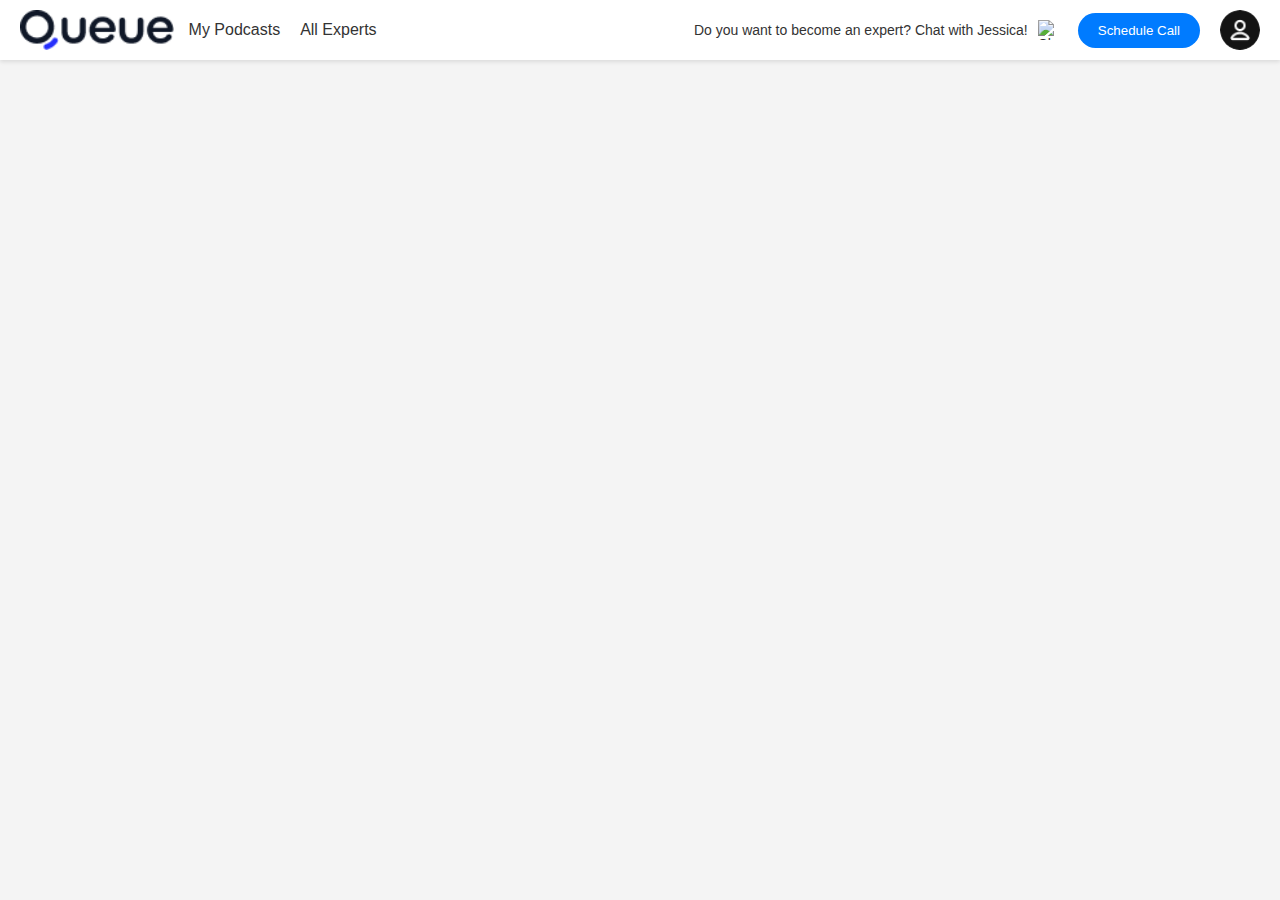
==== index.html @ fac694b3 "Initial commit" ====
<!DOCTYPE html>
<html lang="en">
<head>
    <meta charset="UTF-8">
    <meta name="viewport" content="width=device-width, initial-scale=1.0">
    <title>Navbar with Logo and Buttons</title>
    <link rel="stylesheet" href="styles.css">
</head>
<body>
    <nav class="navbar">
        <div class="nav-left">
            <img src="img/logo.png" alt="Logo" class="logo">
            <span class="nav-item">My Podcasts</span>
            <span class="nav-item">All Experts</span>
        </div>
        <div class="nav-right">
            <div class="chat-section">
                <span>Do you want to become an expert? Chat with Jessica!</span>
                <img src="chat-logo.png" alt="Chat Logo" class="chat-logo">
            </div>
            <button class="schedule-btn">Schedule Call</button>
            <img src="img/profile.png" alt="Profile" class="profile-icon">
        </div>
    </nav>
</body>
</html>
---- styles.css ----
* {
    margin: 0;
    padding: 0;
    box-sizing: border-box;
}

body {
    font-family: Arial, sans-serif;
    background-color: #f4f4f4;
}

.navbar {
    display: flex;
    justify-content: space-between;
    align-items: center;
    background-color: #ffffff;
    padding: 10px 20px;
    box-shadow: 0 2px 4px rgba(0, 0, 0, 0.1);
}

.nav-left {
    display: flex;
    align-items: center;
}

.logo {
    height: 40px;
    margin-right: 15px;
}

.nav-item {
    margin-right: 20px;
    font-size: 16px;
    color: #333;
    cursor: pointer;
}

.nav-item:hover {
    color: #007bff;
}

.nav-right {
    display: flex;
    align-items: center;
}

.schedule-btn {
    background-color: #007bff;
    color: white;
    padding: 10px 20px;
    border: none;
    border-radius: 30px;
    cursor: pointer;
    margin-right: 20px;
}

.schedule-btn:hover {
    background-color: #0056b3;
}


.chat-section {
    display: flex;
    align-items: center;
    margin-right: 20px;
    font-size: 14px;
    color: #333;
}

.chat-logo {
    height: 20px;
    width: 20px;
    margin-left: 10px;
}

.profile-icon {
    height: 40px;
    width: 40px;
    border-radius: 50%;
    cursor: pointer;
}

/* Media Query for Mobile Devices */
@media (max-width: 768px) {
    .navbar {
        flex-direction: column;
        align-items: flex-start;
    }

    .nav-left, .nav-right {
        width: 100%;
        display: flex;
        justify-content: space-between;
        margin-bottom: 10px;
    }

    .nav-left {
        justify-content: flex-start;
    }

    .nav-item {
        font-size: 14px;
        margin-right: 10px;
    }

    .schedule-btn {
        width: 100%;
        margin-right: 0;
        margin-bottom: 10px;
    }

    .profile-icon {
        height: 35px;
        width: 35px;
    }
}
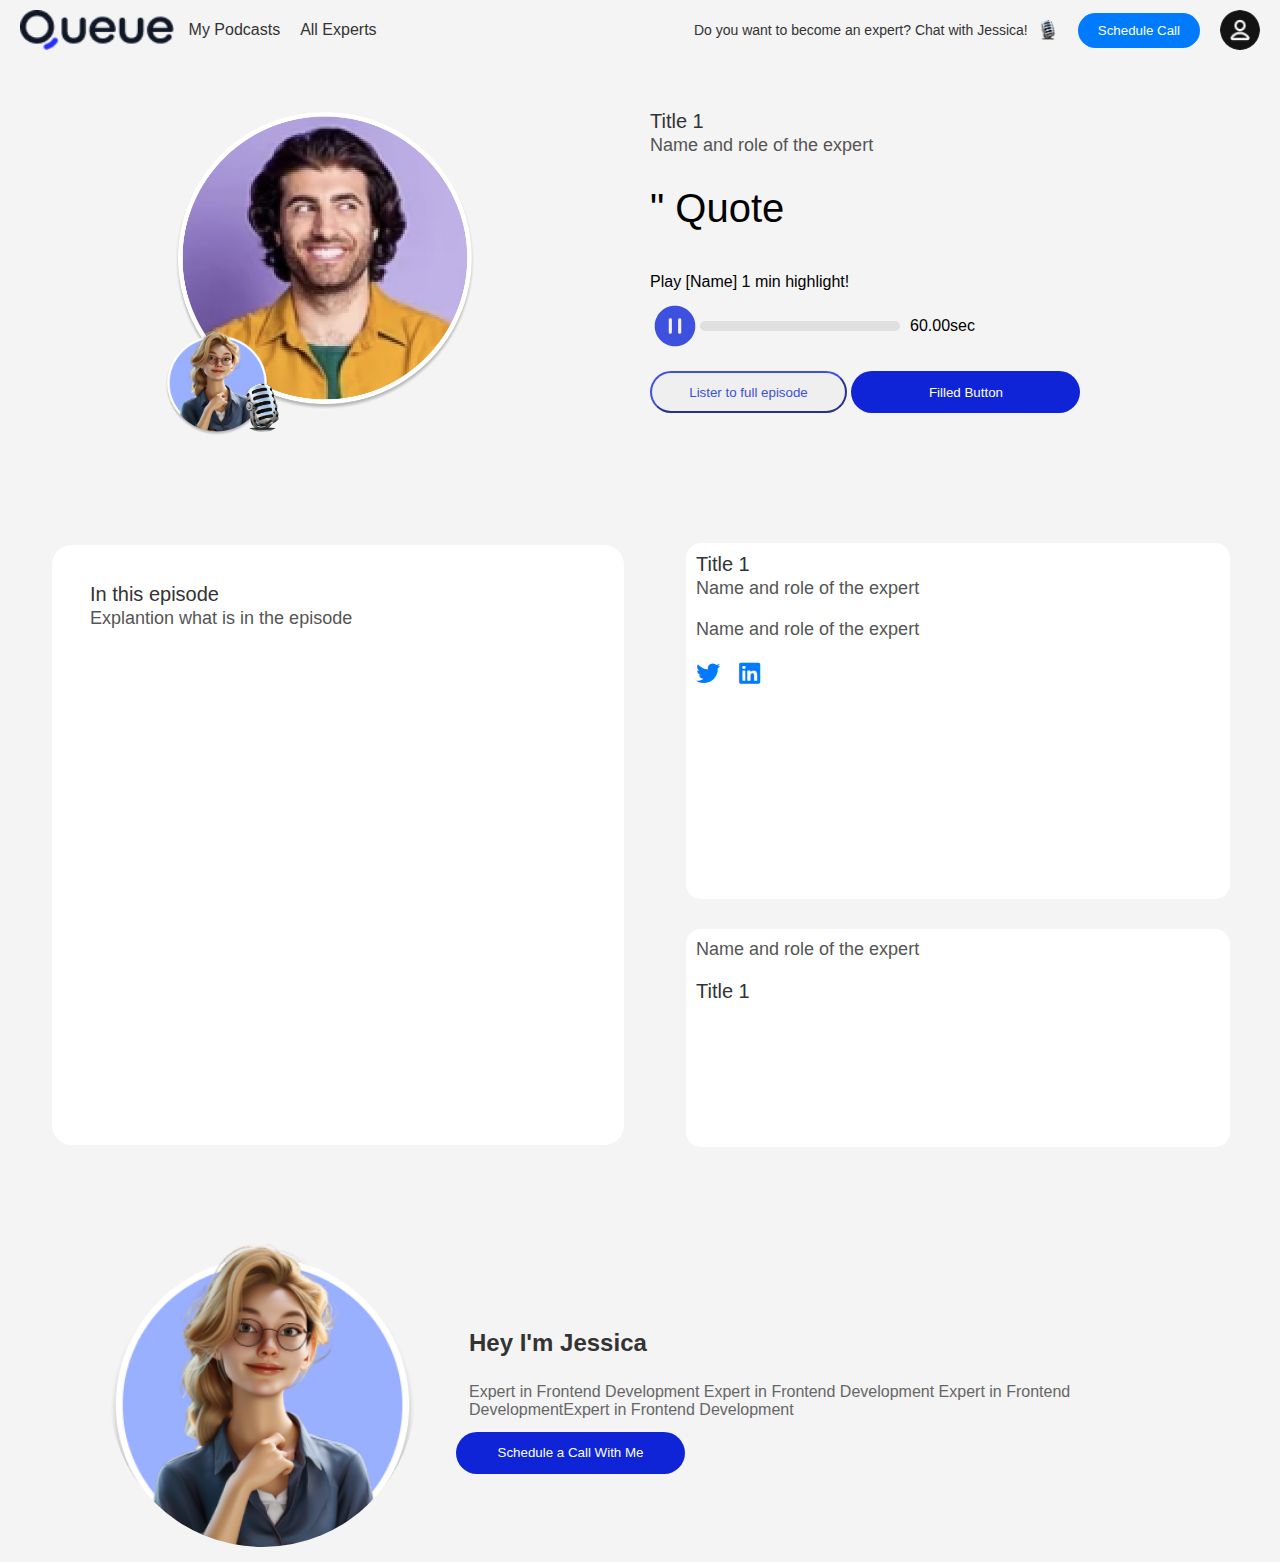
==== commit 9cbb7a5d: "body section" ====
--- a/index.html
+++ b/index.html
@@ -5,6 +5,8 @@
     <meta name="viewport" content="width=device-width, initial-scale=1.0">
     <title>Navbar with Logo and Buttons</title>
     <link rel="stylesheet" href="styles.css">
+    <script src="script.js"></script>
+    <link rel="stylesheet" href="https://cdnjs.cloudflare.com/ajax/libs/font-awesome/6.0.0-beta3/css/all.min.css">
 </head>
 <body>
     <nav class="navbar">
@@ -16,11 +18,86 @@
         <div class="nav-right">
             <div class="chat-section">
                 <span>Do you want to become an expert? Chat with Jessica!</span>
-                <img src="chat-logo.png" alt="Chat Logo" class="chat-logo">
+                <img src="img/radio.png" alt="Chat Logo" class="chat-logo">
             </div>
             <button class="schedule-btn">Schedule Call</button>
             <img src="img/profile.png" alt="Profile" class="profile-icon">
         </div>
     </nav>
+    <div class="container">
+        <div class="left-part">
+            <div class="image-wrapper">
+                <img src="img/userIng.png" alt="Big Image" class="big-image">
+                <img src="img/Badge.png" alt="Small Image" class="small-image">
+                <img src="img/radio.png" alt="Third Image" class="third-image">
+            </div>
+        </div>
+        <div class="right-part">
+            <h1 class="title">Title 1</h1>
+            <p class="expert-info">Name and role of the expert</p>
+            <p class="quote">" Quote</p>
+            <p class="highlight">Play [Name] 1 min highlight!</p>
+
+            <!-- Play/Pause Button and Progress Bar -->
+            <div class="audio-player">
+                <img src="img/PauseCircle.png" alt="play" class="playPauseBtn">
+                <div class="progress-bar">
+                    <div id="progress" class="progress"></div>
+                </div>
+                <span id="timeElapsed"></span>60.00sec
+            </div>
+
+            <div class="button-group">
+                <button class="outlined-btn">Lister to full episode</button>
+                <button class="filled-btn">Filled Button</button>
+            </div>
+        </div>
+    </div>
+    <div class="container">
+        <!-- Left Side with Floating Label Input -->
+        <div class="left-side">
+            <div class="floating-label">
+                <h1 class="title">In this episode</h1>
+                <p class="expert-info">Explantion what is in the episode</p>
+            </div>
+        </div>
+        
+        <!-- Right Side Input -->
+        <div class="right-side">
+            <div class = "About">
+               <h1 class="title">Title 1</h1>
+               <p class="expert-info">Name and role of the expert</p>
+               <p class="expert-info">Name and role of the expert</p>
+              <div class="social-icons">
+                <a href="https://twitter.com" target="_blank" class="icon"><i class="fab fa-twitter"></i></a>
+                <a href="https://linkedin.com" target="_blank" class="icon"><i class="fab fa-linkedin"></i></a>
+              </div>
+            </div>
+            <div class ="lister-episode">
+                <p class="expert-info">Name and role of the expert</p>
+                <h1 class="title">Title 1</h1>
+            </div>
+        </div>
+    </div>
+
+
+    <div class="profile-container">
+        <!-- Left Side: Profile Image in Circular Frame -->
+        <div class="profile-image-container">
+            <img src="img/Badge.png" alt="Profile Image" class="profile-image">
+        </div>
+    
+        <!-- Right Side: Text and Button -->
+        <div class="profile-details">
+            <h1 class="profile-title">Hey I'm Jessica</h1>
+            <p class="profile-description">Expert in Frontend Development Expert in Frontend Development Expert in Frontend DevelopmentExpert in Frontend Development</p>
+            <button class="filled-btn">Schedule a Call With Me</button>
+        </div>
+    </div>
+
+
+
+    
+    
 </body>
 </html>
--- a/styles.css
+++ b/styles.css
@@ -15,7 +15,7 @@
     align-items: center;
     background-color: #ffffff;
     padding: 10px 20px;
-    box-shadow: 0 2px 4px rgba(0, 0, 0, 0.1);
+    background: transparent;
 }
 
 .nav-left {
@@ -80,6 +80,266 @@
     cursor: pointer;
 }
 
+/* Main Container Styles */
+.container {
+    display: flex;
+    justify-content: space-between;
+    align-items: center;
+    padding: 50px 20px;
+}
+
+/* Left Part with Overlapping Images */
+.left-part {
+    flex: 1;
+    position: relative;
+}
+
+.image-wrapper {
+    position: relative;
+    width: 300px;
+    height: 300px;
+    margin: 0 auto;
+}
+
+.big-image {
+    width: 100%;
+    height: auto;
+    border-radius: 50%;
+}
+
+.small-image {
+    width: 104px;
+    height: 114px;
+    border-radius: 50%;
+    position: absolute;
+    top: 210px;  /* Adjust as needed */
+    right: 206px; /* Adjust as needed */
+}
+
+.third-image {
+    width: 49px;
+    height: 49px;
+    border-radius: 50%;
+    position: absolute;
+    top: 271px;
+    left: 63px;
+}
+
+/* Right Part with Text Content */
+.right-part {
+    flex: 1;
+    display: flex;
+    flex-direction: column;
+    justify-content: center;
+    align-items: flex-start;
+    padding-left: 20px;
+}
+
+.title {
+    font-size: 20px;
+    color: #333;
+    margin-bottom: 2px;
+    font-weight: 200; /* Added margin to separate Title from the next line */
+}
+
+.expert-info {
+    font-size: 18px;
+    color: #555;
+    margin-bottom: 20px; /* Added margin to separate from the next element */
+}
+
+.quote {
+    padding-bottom: 22px;
+    padding-top: 10px;
+    font-weight: 500;
+    font-size: 40px;
+    margin-bottom: 20px; /* Added margin to separate from the next element */
+}
+
+.highlight {
+    font-size: 16px;
+    cursor: pointer;
+}
+
+
+/* Play/Pause Button and Progress Bar */
+.audio-player {
+    display: flex;
+    align-items: center;
+    margin-top: 10px;
+}
+
+.play-pause-btn {
+    background-color: #007bff;
+    color: white;
+    padding: 10px 15px;
+    border: none;
+    border-radius: 5px;
+    cursor: pointer;
+    margin-right: 15px;
+}
+
+.progress-bar {
+    width: 200px;
+    height: 10px;
+    background-color: #e0e0e0;
+    border-radius: 5px;
+    position: relative;
+    margin-right: 10px;
+}
+
+.progress {
+    width: 0%;
+    height: 100%;
+    background-color: #007bff;
+    border-radius: 5px;
+    transition: width 0.1s linear;
+}
+
+#timeElapsed {
+    padding-top: 10px;
+    font-size: 14px;
+    color: #555;
+}
+
+
+.button-group{
+    padding-top: 20px;
+}
+
+.outlined-btn {
+    height: 42px;
+    width: 197px;
+    border-color: #3E50DE;
+    color: #3E50DE;
+    padding: 10px 20px;
+    border-radius: 25px;
+}
+
+.filled-btn {
+    width: 229px;
+    height: 42px;
+    background-color: #0E24D6;
+    color: white;
+    padding: 10px 20px;
+    border: none;
+    border-radius: 40px;
+    cursor: pointer;
+}
+
+.left-side{
+    margin: 32px;
+    padding: 38px;
+    height: 600px;
+    width: 759px;
+    background-color: white;
+    border-radius: 20px;
+}
+
+
+
+.About{
+    margin-bottom: 30px;
+    height: 356px;
+    width: 544px;
+    background-color: #ffff;
+    padding: 10px;
+    border-radius: 15px;
+}
+
+.lister-episode{
+    height: 218px;
+    width: 544px;
+    background-color: #ffff;
+    padding: 10px;
+    border-radius: 15px;
+}
+
+
+
+.social-icons {
+    margin-top: 10px;
+}
+
+.social-icons .icon {
+    margin-right: 15px;
+    color: #007bff;
+    font-size: 24px;
+    transition: color 0.3s ease;
+    text-decoration: none;
+}
+
+.social-icons .icon:hover {
+    color: #0056b3;
+}
+
+.right-side{
+    flex: 1;
+    display: flex;
+    flex-direction: column;
+    justify-content: center;
+    padding: 30px;
+}
+
+.profile-container {
+    display: flex;
+    justify-content: left;
+    align-items: center;
+    padding:  11px 109px;
+}
+
+/* Profile Image Container */
+.profile-image-container {
+    flex-shrink: 0;
+}
+
+.profile-image {
+    margin-right: 40px;
+    width: 307px;
+    height: 309px;
+    border-radius: 50%;
+    object-fit: cover;
+}
+
+/* Profile Details */
+.profile-details {
+    display: flex;
+    flex-direction: column;
+    justify-content: center;
+}
+
+.profile-title {
+    margin: 13px;
+    font-size: 24px;
+    color: #333;
+}
+
+.profile-description {
+    margin: 13px;
+    font-size: 16px;
+    color: #666;
+}
+
+.profile-btn {
+    margin: 13px;
+    padding: 10px 20px;
+    background-color: #007bff;
+    color: white;
+    border: none;
+    border-radius: 5px;
+    cursor: pointer;
+    transition: background-color 0.3s ease;
+}
+
+.profile-btn:hover {
+    background-color: #0056b3;
+}
+
+
+
+
+
+
 /* Media Query for Mobile Devices */
 @media (max-width: 768px) {
     .navbar {
@@ -113,4 +373,128 @@
         height: 35px;
         width: 35px;
     }
-}
+
+    .container {
+        flex-direction: column;
+        align-items: center;
+    }
+
+    .image-wrapper {
+        width: 200px;
+        height: 200px;
+    }
+
+    .small-image {
+        width: 68px;
+        height: 70px;
+        top: 137px;
+        right: 121px;
+    }
+
+    .text-input {
+        width: 100%;
+        margin-top: 20px;
+    }
+
+    .third-image {
+        width: 39px;
+        height: 34px;
+        top: 175px;
+        left: 52px;
+    }
+
+    .right-part {
+        padding-left: 0;
+        align-items: center;
+        text-align: center;
+    }
+
+    .title {
+        font-size: 18px;
+        padding-top: 20px;
+    }
+
+    .expert-info {
+        font-size: 14px;
+    }
+
+    .highlight {
+        font-size: 12px;
+    }
+
+    .audio-player {
+        flex-direction: column;
+        align-items: center;
+    }
+
+    .play-pause-btn {
+        padding: 8px 12px;
+        margin-bottom: 10px;
+    }
+
+    .progress-bar {
+        width: 100px;
+    }
+
+    #timeElapsed {
+        font-size: 10px;
+    }
+
+    .filled-btn {
+        padding: 8px 12px;
+        font-size: 12px;
+        width: 100%;
+        text-align: center;
+    }
+
+    .social-icons {
+        margin-top: 15px;
+    }
+
+    .profile-container {
+        flex-direction: column;
+        align-items: flex-start;
+    }
+
+    .profile-image {
+        width: 80px;
+        height: 80px;
+    }
+
+    .profile-title {
+        font-size: 20px;
+    }
+
+    .profile-description {
+        font-size: 14px;
+    }
+
+    .profile-btn {
+        padding: 8px 16px;
+    }
+
+
+    .carousel-container {
+        max-width: 100%;
+        margin: 30px auto;
+    }
+
+    .profile-image {
+        width: 100px;
+        height: 100px;
+    }
+
+    .carousel-name {
+        font-size: 20px;
+    }
+
+    .carousel-title {
+        font-size: 16px;
+    }
+
+    .carousel-description {
+        font-size: 14px;
+    }
+
+
+}
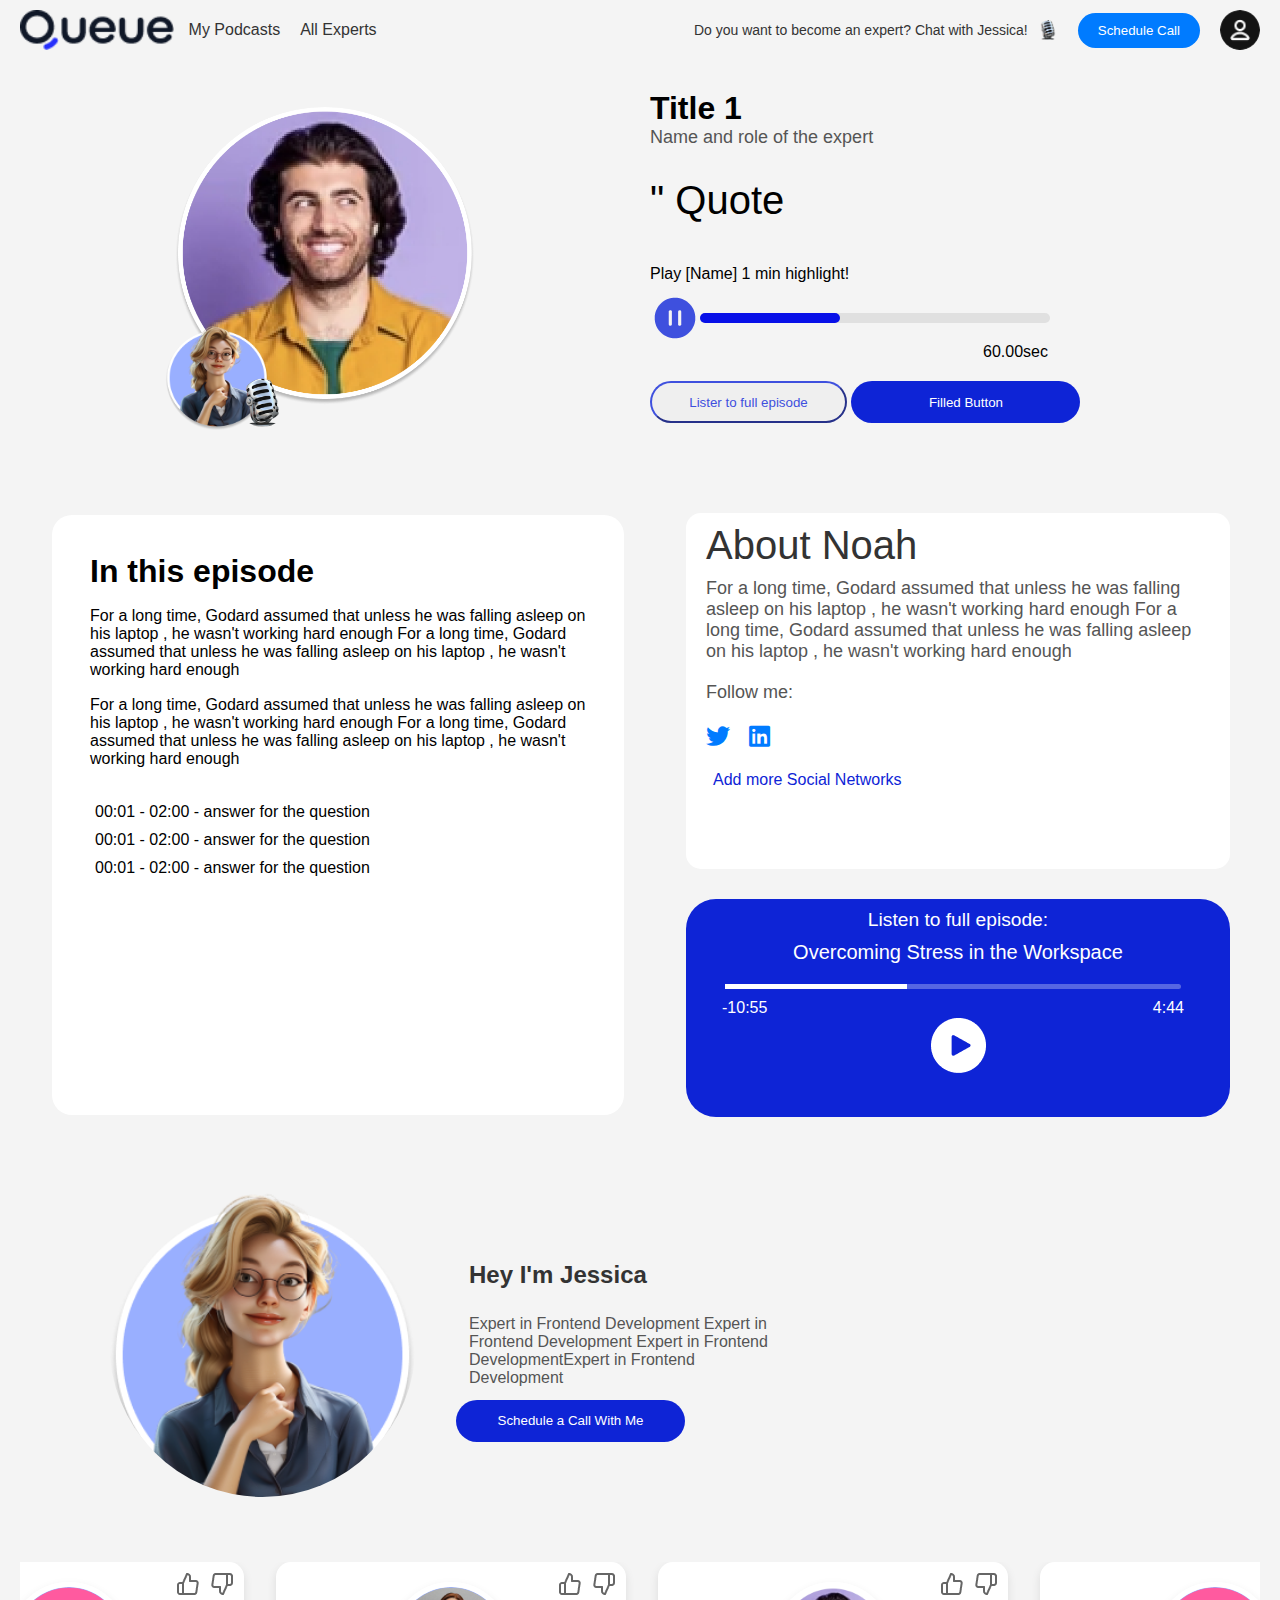
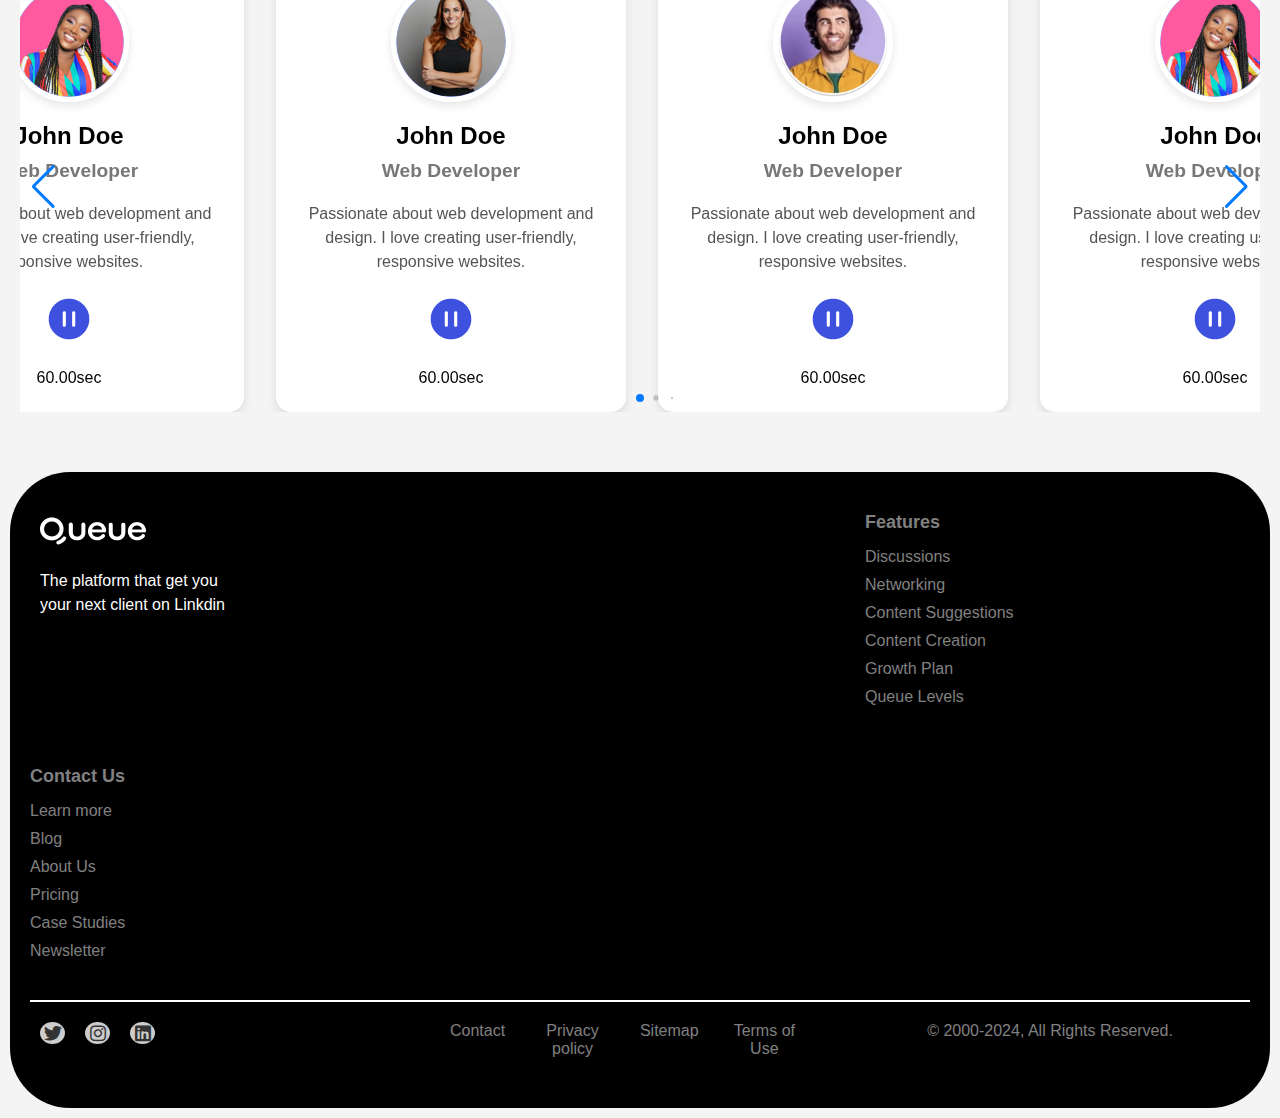
==== commit 3bc07cd3: "progress" ====
--- a/index.html
+++ b/index.html
@@ -5,8 +5,9 @@
     <meta name="viewport" content="width=device-width, initial-scale=1.0">
     <title>Navbar with Logo and Buttons</title>
     <link rel="stylesheet" href="styles.css">
-    <script src="script.js"></script>
-    <link rel="stylesheet" href="https://cdnjs.cloudflare.com/ajax/libs/font-awesome/6.0.0-beta3/css/all.min.css">
+    <link rel="stylesheet" href="swiper-bundle.min.css">
+    <link href="https://cdnjs.cloudflare.com/ajax/libs/font-awesome/5.15.4/css/all.min.css" rel="stylesheet">
+
 </head>
 <body>
     <nav class="navbar">
@@ -39,12 +40,15 @@
             <p class="highlight">Play [Name] 1 min highlight!</p>
 
             <!-- Play/Pause Button and Progress Bar -->
-            <div class="audio-player">
+            <div class="audio-playertop">
                 <img src="img/PauseCircle.png" alt="play" class="playPauseBtn">
-                <div class="progress-bar">
-                    <div id="progress" class="progress"></div>
+                <div class="progress-barMiddle">
+                    <div id="progress" class="progressTop"></div>
                 </div>
-                <span id="timeElapsed"></span>60.00sec
+                <!-- <span id="timeElapsed"></span>60.00sec -->
+            </div>
+            <div class="time-Duration">
+                <p class="Sec">60.00sec</p>
             </div>
 
             <div class="button-group">
@@ -58,24 +62,46 @@
         <div class="left-side">
             <div class="floating-label">
                 <h1 class="title">In this episode</h1>
-                <p class="expert-info">Explantion what is in the episode</p>
+                <p class="expert-infoEpisode">For a long time, Godard assumed that unless he was falling asleep on his laptop , he wasn't working hard enough For a long time, Godard assumed that unless he was falling asleep on his laptop , he wasn't working hard enough</p>
+                <p class="expert-infoEpisode">For a long time, Godard assumed that unless he was falling asleep on his laptop , he wasn't working hard enough For a long time, Godard assumed that unless he was falling asleep on his laptop , he wasn't working hard enough</p>
+            </div>
+            <div class="expert-infoTime" >
+                <p class="infoTime"> <span>00:01 - 02:00</span> <span> - </span> answer for the question  </p> 
+                <p class="infoTime"> <span>00:01 - 02:00</span> <span> - </span> answer for the question  </p> 
+                <p class="infoTime"> <span>00:01 - 02:00</span> <span> - </span> answer for the question  </p> 
             </div>
         </div>
         
         <!-- Right Side Input -->
         <div class="right-side">
             <div class = "About">
-               <h1 class="title">Title 1</h1>
-               <p class="expert-info">Name and role of the expert</p>
-               <p class="expert-info">Name and role of the expert</p>
+               <h1 class="AboutTitle">About Noah</h1>
+               <p class="AboutExpert-info"> For a long time, Godard assumed that unless he was falling asleep on his laptop , he wasn't working hard enough For a long time, Godard assumed that unless he was falling asleep on his laptop , he wasn't working hard enough</p>
+               <p class="AboutExpert-info">Follow me:</p>
               <div class="social-icons">
                 <a href="https://twitter.com" target="_blank" class="icon"><i class="fab fa-twitter"></i></a>
                 <a href="https://linkedin.com" target="_blank" class="icon"><i class="fab fa-linkedin"></i></a>
               </div>
+              <p class="AboutSocial">Add more Social Networks </p>
+            
             </div>
             <div class ="lister-episode">
-                <p class="expert-info">Name and role of the expert</p>
-                <h1 class="title">Title 1</h1>
+                <span class="listen-text">Listen to full episode:</span>
+                 <span class="episode-title">Overcoming Stress in the Workspace</span>
+    
+    <div class="audio-player">
+        <div class="progress-bar">
+            <div id="progress" class="progress"></div>
+        </div>
+        <div class="time-info">
+            <span class="time-left">-10:55</span>
+            <span class="time-right">4:44</span>
+        </div>
+        <div class="playBtnID">
+            <img src="img/PlayButton.png" alt="play" class="playBtn">
+        </div>
+        
+    </div>
             </div>
         </div>
     </div>
@@ -95,9 +121,174 @@
         </div>
     </div>
 
-
-
-    
+    <section class="containerSwipper">
+        <div class="card__container swiper">
+           <div class="card__content">
+              <div class="swiper-wrapper">
+                  <div class="cart-item swiper-slide">
+                  <div class="cart-icons">
+                    <img src="img/thumbs-up.png" alt="thumUp" class="thumbs-up">
+                    <img src="img/thumbs-down.png" alt="thumUp" class="thumbs-up">
+                  </div>
+              
+                  <div class="cart-image">
+                      <img src="img/AvatarImage.png" alt="Profile Image" class="profile-img">
+                  </div>
+              
+                  <h3 class="cart-name">John Doe</h3>
+                  <h3 class="cart-profession">Web Developer</h3>
+              
+                  <p class="cart-description">
+                      Passionate about web development and design. I love creating user-friendly, responsive websites.
+                  </p>
+                  <div class="audio-player">
+                     <img src="img/PauseCircle.png" alt="play" class="playPauseBtn">
+                     <div class="progress-bar">
+                         <div id="progress" class="progress"></div>
+                     </div>
+                     <span id="timeElapsed"></span>60.00sec
+                 </div>
+                  </div>
+                  <div class="cart-item swiper-slide">
+                  <div class="cart-icons">
+                   <img src="img/thumbs-up.png" alt="thumUp" class="thumbs-up">
+                   <img src="img/thumbs-down.png" alt="thumUp" class="thumbs-up">
+                  </div>
+           
+                  <div class="cart-image">
+                   <img src="img/Professional.png" alt="Profile Image" class="profile-img">
+                  </div>
+           
+                  <h3 class="cart-name">John Doe</h3>
+                     <h3 class="cart-profession">Web Developer</h3>
+           
+                  <p class="cart-description">
+                   Passionate about web development and design. I love creating user-friendly, responsive websites.
+                   </p>
+                  <div class="audio-player">
+                  <img src="img/PauseCircle.png" alt="play" class="playPauseBtn">
+                  <div class="progress-bar">
+                      <div id="progress" class="progress"></div>
+                  </div>
+                  <span id="timeElapsed"></span>60.00sec
+                  </div>
+                  </div>
+                  <div class="cart-item swiper-slide">
+                     <div class="cart-icons">
+                        <img src="img/thumbs-up.png" alt="thumUp" class="thumbs-up">
+                        <img src="img/thumbs-down.png" alt="thumUp" class="thumbs-up">
+                     </div>
+              
+                     <div class="cart-image">
+                      <img src="img/userIng.png" alt="Profile Image" class="profile-img">
+                     </div>
+              
+                     <h3 class="cart-name">John Doe</h3>
+                        <h3 class="cart-profession">Web Developer</h3>
+              
+                     <p class="cart-description">
+                      Passionate about web development and design. I love creating user-friendly, responsive websites.
+                      </p>
+                     <div class="audio-player">
+                     <img src="img/PauseCircle.png" alt="play" class="playPauseBtn">
+                     <div class="progress-bar">
+                         <div id="progress" class="progress"></div>
+                     </div>
+                     <span id="timeElapsed"></span>60.00sec
+                     </div>
+                     </div>
+              </div>
+           </div>
+
+           <!-- Navigation buttons -->
+           <div class="swiper-button-next">
+              <i class="ri-arrow-right-s-line"></i>
+           </div>
+           
+           <div class="swiper-button-prev">
+              <i class="ri-arrow-left-s-line"></i>
+           </div>
+
+           <!-- Pagination -->
+           <div class="swiper-pagination"></div>
+        </div>
+     </section>
+
+     <!-- Footer -->
+<footer>
+    <div class="footer-container">
+        <!-- Column 1: About -->
+        <div class="footer-column">
+            <img src="img/fotterLogo.png" alt="Logo" class="logo-img">
+            <p class="pragLogo">The platform that get you <br> your next client on Linkdin </p>
+        </div>
+
+        <!-- Column 2: Quick Links -->
+        <div class="footer-column">
+            <h3>Features</h3>
+            <ul>
+                <li><a href="#">Discussions</a></li>
+                <li><a href="#">Networking</a></li>
+                <li><a href="#">Content Suggestions</a></li>
+                <li><a href="#">Content Creation</a></li>
+                <li><a href="#">Growth Plan</a></li>
+                <li><a href="#">Queue Levels</a></li>
+            </ul>
+        </div>
+
+        <!-- Column 3: Contact Info -->
+        <div class="footer-column">
+            <h3>Contact Us</h3>
+            <ul>
+                <li><a href="#">Learn more</a></li>
+                <li><a href="#">Blog</a></li>
+                <li><a href="#">About Us</a></li>
+                <li><a href="#">Pricing</a></li>
+                <li><a href="#">Case Studies</a></li>
+                <li><a href="#">Newsletter</a></li>
+            </ul>
+
+            <!-- Social Media Icons -->
+            
+        </div>
+    </div>
+
+    <!-- Underline Above Footer Bottom -->
+    <div class="footer-underline"></div>
+
+    <!-- Footer Bottom Section -->
+    <div class="footer-bottom">
+        <div class="footer-bottom-container">
+            <!-- Social Media Column -->
+            <div class="footer-bottom-column">
+                <ul>
+                <li><a href="https://twitter.com" target="_blank"><i class="fab fa-twitter"></i> </a></li>
+                <li><a href="https://instagram.com" target="_blank"><i class="fab fa-instagram"></i> </a></li>
+                <li><a href="https://linkedin.com" target="_blank"><i class="fab fa-linkedin"></i> </a></li>
+                </ul>
+            </div>
+
+            <!-- Links Column -->
+            <div class="footer-bottom-column">
+                <ul>
+                    <li><a href="#">Contact</a></li>
+                    <li><a href="#">Privacy policy</a></li>
+                    <li><a href="#">Sitemap</a></li>
+                    <li><a href="#">Terms of Use</a></li>
+                </ul>
+            </div>
+
+            <!-- Copyright Column -->
+            <div class="footer-bottom-column">
+                &copy; 2000-2024, All Rights Reserved.
+            </div>
+        </div>
+    </div>
+</footer>
+
+
+     <script src="swiper-bundle.min.js"></script>
+    <script src="script.js"></script>
     
 </body>
 </html>
--- a/styles.css
+++ b/styles.css
@@ -85,6 +85,14 @@
     display: flex;
     justify-content: space-between;
     align-items: center;
+    padding: 30px 20px;
+    
+}
+
+.containerSwipper {
+    display: flex;
+    justify-content: space-between;
+    align-items: center;
     padding: 50px 20px;
 }
 
@@ -135,14 +143,23 @@
     padding-left: 20px;
 }
 
-.title {
-    font-size: 20px;
+.AboutTitle {
+    margin-left: 10px;
+    font-size: 40px;
     color: #333;
-    margin-bottom: 2px;
+    margin-bottom: 10px;
     font-weight: 200; /* Added margin to separate Title from the next line */
 }
 
 .expert-info {
+    font-size: 18px;
+    color: #555;
+    margin-bottom: 20px; /* Added margin to separate from the next element */
+}
+
+.AboutExpert-info{
+    margin-left: 10px;
+    margin-right: 10px;
     font-size: 18px;
     color: #555;
     margin-bottom: 20px; /* Added margin to separate from the next element */
@@ -163,7 +180,7 @@
 
 
 /* Play/Pause Button and Progress Bar */
-.audio-player {
+.audio-playertop {
     display: flex;
     align-items: center;
     margin-top: 10px;
@@ -187,8 +204,21 @@
     position: relative;
     margin-right: 10px;
 }
-
-.progress {
+.progress-barMiddle {
+    width: 350px;
+    height: 10px;
+    background-color: #e0e0e0;
+    border-radius: 5px;
+    position: relative;
+    margin-right: 10px;
+}
+
+.time-Duration{
+    width:398px;
+}
+
+
+.progressMiddle {
     width: 0%;
     height: 100%;
     background-color: #007bff;
@@ -248,16 +278,83 @@
 }
 
 .lister-episode{
+    color: white;
+    text-align: center;
     height: 218px;
     width: 544px;
-    background-color: #ffff;
+    background-color: #0E24D6;
     padding: 10px;
-    border-radius: 15px;
-}
-
-
+    border-radius: 30px;
+}
+
+.listen-text {
+    font-size: 1.2rem;
+    margin-bottom: 10px;
+}
+
+.episode-title {
+    margin-top: 10px;
+    display: block;
+    font-size: 20px;
+    margin-bottom: 20px;
+}
+
+.audio-player {
+    margin-top: 20px;
+    display: flex;
+    flex-direction: column;
+    align-items: center;
+}
+
+.Sec{
+    text-align: right;
+}
+
+.progress-bar {
+    width: 87%;
+    height: 5px;
+    background-color: rgba(255, 255, 255, 0.3);
+    margin-bottom: 10px;
+    position: relative;
+}
+
+.progress {
+    width: 40%; /* Example progress */
+    height: 100%;
+    background-color: white;
+}
+
+.progressTop {
+    border-radius: 5px;
+    width: 40%; /* Example progress */
+    height: 100%;
+    background-color: rgb(8, 16, 232);
+}
+
+.time-info {
+    display: flex;
+    justify-content: space-between;
+    width: 100%;
+    font-size: 1rem;
+}
+
+.time-left {
+    margin-left: 26px;
+    font-size: 1rem;
+}
+
+.time-right {
+    margin-right: 36px;
+    font-size: 1rem;
+}
+
+.playBtn .img{
+    width:55px;
+    height: 55px;
+}
 
 .social-icons {
+    margin-left: 10px;
     margin-top: 10px;
 }
 
@@ -273,6 +370,12 @@
     color: #0056b3;
 }
 
+.AboutSocial{
+    margin-top: 20px;
+    color: #0E24D6;
+    margin-left: 17px;
+}
+
 .right-side{
     flex: 1;
     display: flex;
@@ -286,6 +389,17 @@
     justify-content: left;
     align-items: center;
     padding:  11px 109px;
+}
+
+.expert-infoEpisode{
+    margin-top : 17px;
+}
+
+.expert-infoTime{
+    margin-top : 30px;
+}
+.expert-infoTime .infoTime{
+    padding: 5px;
 }
 
 /* Profile Image Container */
@@ -303,6 +417,7 @@
 
 /* Profile Details */
 .profile-details {
+    width: 350px;
     display: flex;
     flex-direction: column;
     justify-content: center;
@@ -331,170 +446,711 @@
     transition: background-color 0.3s ease;
 }
 
-.profile-btn:hover {
-    background-color: #0056b3;
-}
-
-
-
-
-
-
-/* Media Query for Mobile Devices */
-@media (max-width: 768px) {
+
+.slider {
+    width: 100%;
+    overflow: hidden;
+    box-shadow: 0 4px 10px rgba(0, 0, 0, 0.1);
+    background-color: white;
+}
+
+.slider-content {
+    display: flex;
+    transition: transform 0.5s ease-in-out;
+}
+
+.profile-box {
+    min-width: 300px;
+    margin: 10px;
+    background-color: #fff;
+    border-radius: 15px;
+    box-shadow: 0 4px 10px rgba(0, 0, 0, 0.1);
+    padding: 20px;
+    display: flex;
+    flex-direction: column;
+    align-items: center;
+}
+
+.profile img {
+    width: 100px;
+    height: 100px;
+    border-radius: 50%;
+    margin-bottom: 15px;
+}
+
+.profile-name {
+    font-size: 1.5rem;
+    font-weight: bold;
+    margin-bottom: 10px;
+}
+
+.profile-description {
+    font-size: 1rem;
+    color: #555;
+}
+
+.cart-item {
+    width: 357px;
+    height: 468px;
+    background-color: white;
+    border-radius: 15px;
+    box-shadow: 0 4px 10px rgba(0, 0, 0, 0.1);
+    padding: 20px;
+    box-sizing: border-box;
+    position: relative;
+    text-align: center;
+}
+
+.cart-icons {
+    position: absolute;
+    top: 10px;
+    right: 10px;
+    display: flex;
+    gap: 10px;
+}
+
+.like-icon, .dislike-icon {
+    font-size: 1.5rem;
+    cursor: pointer;
+    color: #555;
+    transition: color 0.3s ease;
+}
+
+.like-icon:hover {
+    color: green;
+}
+
+.dislike-icon:hover {
+    color: red;
+}
+
+.cart-image {
+    display: flex;
+    justify-content: center;
+    align-items: center;
+    margin-bottom: 20px;
+}
+
+.profile-img {
+    width: 120px;
+    height: 120px;
+    border-radius: 50%;
+    border: 5px solid #fff; /* Circular frame with white border */
+    box-shadow: 0 4px 10px rgba(0, 0, 0, 0.1);
+    object-fit: cover;
+}
+
+.cart-name {
+    font-size: 1.5rem;
+    margin-bottom: 10px;
+    font-weight: bold;
+}
+
+.cart-profession {
+    font-size: 1.2rem;
+    margin-bottom: 20px;
+    color: #777;
+}
+
+.cart-description {
+    font-size: 1rem;
+    color: #555;
+    line-height: 1.5;
+}
+
+  
+  /* Swiper class */
+  .swiper-button-prev:after,
+  .swiper-button-next:after {
+    content: "";
+  }
+  
+  .swiper-button-prev,
+  .swiper-button-next {
+    width: initial;
+    height: initial;
+    font-size: 3rem;
+    color: var(--second-color);
+    display: none;
+  }
+  
+  .swiper-button-prev {
+    left: 0;
+  }
+  
+  .swiper-button-next {
+    right: 0;
+  }
+  
+  .swiper-pagination-bullet {
+    background-color: hsl(212, 32%, 40%);
+    opacity: 1;
+  }
+  
+  .swiper-pagination-bullet-active {
+    background-color: var(--second-color);
+  }
+
+
+footer {
+    border-radius: 60px;
+    margin: 10px;
+    background-color: #000000;
+    color: #fff;
+    padding: 40px 20px;
+}
+
+/* Footer Content */
+.footer-container {
+    display: flex;
+    justify-content: space-between;
+    flex-wrap: wrap;
+    gap: 50px; /* Increased gap between columns */
+}
+
+/* Decrease the gap between Column 2 and Column 3 */
+.footer-column:nth-child(2) {
+    margin-left: 400px;/* Adjust this value to decrease the gap */
+}
+
+.footer-column:nth-child(3) {
+    margin-right: 250px; /* Optional: You can set this to ensure no additional gap */
+}
+
+/* Footer Columns */
+.footer-column {
+    flex: 1;
+    min-width: 200px;
+}
+
+/* Footer Column Titles */
+.footer-column h3 {
+    color: gray;
+    font-size: 18px;
+    
+    margin-bottom: 15px;
+    font-weight: 600;
+}
+
+
+
+/* Footer Links */
+.footer-column ul {
+    list-style-type: none;
+    padding: 0;
+}
+
+.footer-column ul li {
+    margin-bottom: 10px;
+}
+
+.footer-column ul li a {
+    color: gray;
+    text-decoration: none;
+    transition: color 0.3s;
+}
+
+
+
+/* Social Media Icons */
+.footer-column .social-icons {
+    margin-top: 20px;
+    display: flex;
+    gap: 20px;
+}
+
+.footer-column .social-icons a {
+    color: #fff;
+    font-size: 24px;
+    transition: color 0.3s;
+}
+
+
+
+/* Underline Above Footer Bottom */
+.footer-underline {
+    width: 100%;
+    height: 2px;
+    background-color: #fff;
+    margin-top: 30px;
+}
+
+/* Footer Bottom Section */
+.footer-bottom {
+    background-color: #000000;
+    padding: 10px;
+    margin-top: 10px;
+}
+
+.footer-bottom-container {
+    display: flex;
+    justify-content: space-between;
+    flex-wrap: wrap;
+    text-align: center;
+    gap: 30px;
+}
+
+/* Footer Bottom Columns */
+.footer-bottom-column {
+    color: gray;
+    flex: 1;
+    min-width: 200px;
+}
+
+.footer-bottom-column ul {
+    display: flex;
+    list-style-type: none;
+    padding: 0;
+}
+
+.footer-bottom-column ul li {
+    padding-right: 20px;
+    margin-bottom: 0px;
+
+}
+
+.logo-img{
+    margin-bottom: 15px;
+    margin-left: 10px;
+}
+
+.pragLogo{
+    margin-left: 10px;
+    line-height: 1.5;
+}
+
+.footer-bottom-column ul li a {
+    color: gray;
+    text-decoration: none;
+    transition: color 0.3s;
+}
+
+.footer-bottom-column li a :nth-child(1){
+    text-decoration: none;
+    display: inline-block;
+    background-color: #ccc; /* Gray background for the circular effect */
+    color: #333; /* Text color */
+    padding: 1px; /* Padding inside the circle */
+    width: 25px; /* Fixed width for the circle */
+    height: 22px; /* Fixed height for the circle */
+    border-radius: 50%; /* Makes the background circular */
+    text-align: center; /* Centers the text/icon horizontally */
+    line-height: 20px; /* Centers the text/icon vertically */
+    font-size: 18px; /* Font size for text */
+    transition: background-color 0.3s ease; /* Smooth transition on hover */
+}
+
+
+
+@media screen and (max-width: 768px) {
+    * {
+        margin: 0;
+        padding: 0;
+        box-sizing: border-box;
+    }
+
+    body {
+        font-family: Arial, sans-serif;
+        background-color: #f4f4f4;
+    }
+
     .navbar {
         flex-direction: column;
         align-items: flex-start;
-    }
-
-    .nav-left, .nav-right {
-        width: 100%;
-        display: flex;
-        justify-content: space-between;
+        padding: 10px;
+    }
+
+    .nav-left {
         margin-bottom: 10px;
     }
 
-    .nav-left {
-        justify-content: flex-start;
-    }
-
     .nav-item {
+        margin-right: 10px;
         font-size: 14px;
+    }
+
+    .schedule-btn {
+        padding: 8px 16px;
         margin-right: 10px;
     }
 
-    .schedule-btn {
-        width: 100%;
-        margin-right: 0;
-        margin-bottom: 10px;
-    }
-
-    .profile-icon {
-        height: 35px;
-        width: 35px;
+    .chat-section {
+        margin-right: 10px;
+        font-size: 12px;
     }
 
     .container {
         flex-direction: column;
-        align-items: center;
-    }
+        padding: 20px;
+    }
+
+    
 
     .image-wrapper {
+        width: 100%;
+        height: auto;
+    }
+
+    .right-part {
+        padding-left: 0;
+        margin-top: 20px;
+    }
+
+    .title {
+
+        font-size: 18px;
+    }
+
+    .expert-info {
+        font-size: 16px;
+    }
+
+    .quote {
+        font-size: 30px;
+    }
+
+    .highlight {
+        font-size: 14px;
+    }
+
+    .play-pause-btn {
+        padding: 8px 12px;
+        margin-right: 10px;
+    }
+
+    .progress-bar {
+        width: 100%;
+    }
+
+    .left-side {
+        margin: 20px 0;
+        padding: 20px;
+        height: auto;
+        width: 100%;
+    }
+
+    .About, .lister-episode {
+        width: 100%;
+    }
+
+    .right-side {
+        padding: 20px;
+    }
+
+    .profile-container {
+        flex-direction: column;
+        padding: 0;
+    }
+
+    .profile-image {
+        margin-bottom: 20px;
         width: 200px;
         height: 200px;
     }
 
-    .small-image {
-        width: 68px;
-        height: 70px;
-        top: 137px;
-        right: 121px;
-    }
-
-    .text-input {
+    .slider-content {
+        flex-direction: column;
+    }
+
+    .profile-box {
+        min-width: 100%;
+        margin: 10px 0;
+    }
+
+    .cart-item {
         width: 100%;
-        margin-top: 20px;
-    }
-
-    .third-image {
-        width: 39px;
-        height: 34px;
-        top: 175px;
-        left: 52px;
-    }
-
-    .right-part {
-        padding-left: 0;
-        align-items: center;
-        text-align: center;
-    }
-
-    .title {
-        font-size: 18px;
-        padding-top: 20px;
-    }
-
-    .expert-info {
-        font-size: 14px;
-    }
-
-    .highlight {
-        font-size: 12px;
-    }
-
-    .audio-player {
+        height: auto;
+    }
+
+    .cart-icons {
+        top: 5px;
+        right: 5px;
+    }
+
+    .cart-image {
+        margin-bottom: 15px;
+    }
+
+    .profile-img {
+        width: 100px;
+        height: 100px;
+    }
+
+    .cart-name {
+        font-size: 1.2rem;
+    }
+
+    .cart-profession {
+        font-size: 1rem;
+    }
+
+    .cart-description {
+        font-size: 0.9rem;
+    }
+
+    .footer-container {
         flex-direction: column;
         align-items: center;
     }
 
-    .play-pause-btn {
-        padding: 8px 12px;
-        margin-bottom: 10px;
-    }
-
-    .progress-bar {
-        width: 100px;
-    }
-
-    #timeElapsed {
-        font-size: 10px;
-    }
-
-    .filled-btn {
-        padding: 8px 12px;
-        font-size: 12px;
-        width: 100%;
+    .footer-column {
+        min-width: 100%;
         text-align: center;
     }
 
-    .social-icons {
-        margin-top: 15px;
-    }
-
-    .profile-container {
+    .footer-bottom-container {
         flex-direction: column;
-        align-items: flex-start;
-    }
-
-    .profile-image {
-        width: 80px;
+        align-items: center;
+    }
+
+    .footer-bottom-column {
+        min-width: 100%;
+        text-align: center;
+    }
+
+    footer {
+        border-radius: 30px;
+        margin: 5px;
+        padding: 20px 10px;
+    }
+
+    /* Footer Container */
+    .footer-container {
+        flex-direction: column;
+        gap: 30px; /* Reduced gap for smaller screens */
+    }
+
+    /* Adjust column spacing and alignment */
+    .footer-column {
+        min-width: 100%; /* Full width columns for mobile view */
+        text-align: center; /* Center text on mobile */
+    }
+
+    /* Remove extra margins between columns */
+    .footer-column:nth-child(2),
+    .footer-column:nth-child(3) {
+        margin: 0;
+    }
+
+    /* Footer Links */
+    .footer-column ul {
+        padding: 0;
+        text-align: center;
+    }
+
+    .footer-column ul li {
+        margin-bottom: 10px; /* Maintain spacing between items */
+    }
+
+    .footer-column ul li a {
+        color: gray;
+        text-decoration: none;
+        transition: color 0.3s;
+        display: inline-block;
+        margin: 0 auto;
+    }
+
+    /* Social Media Icons */
+    .footer-column .social-icons {
+        justify-content: center; /* Center icons on mobile */
+        gap: 15px; /* Reduce gap between icons */
+    }
+
+    /* Footer Bottom Container */
+    .footer-bottom-container {
+        flex-direction: column; /* Stack footer bottom content vertically */
+        align-items: center; /* Center content */
+        gap: 20px; /* Reduced gap */
+    }
+
+    /* Footer Bottom Columns */
+    .footer-bottom-column {
+        min-width: 100%; /* Full width for each column */
+        text-align: center; /* Center text */
+        margin-bottom: 15px; /* Add some space between columns */
+    }
+
+    .footer-bottom-column ul {
+        justify-content: center; /* Center items */
+        flex-direction: column; /* Stack items vertically */
+    }
+
+    .footer-bottom-column ul li {
+        margin-bottom: 10px; /* Maintain spacing between items */
+        padding-right: 0;
+    }
+
+    /* Adjust logo and paragraph alignment */
+    .logo-img,
+    .pragLogo {
+        margin: 0 auto;
+        text-align: center;
+    }
+
+    /* Smaller circular icons */
+    .footer-bottom-column ul li a:nth-child(1) {
+        padding: 5px; /* Smaller padding for the circular effect */
+        width: 40px; /* Adjust width for smaller screens */
+        height: 40px; /* Adjust height for smaller screens */
+        font-size: 16px; /* Adjust font size for smaller screens */
+        line-height: 40px; /* Center content */
+    }
+
+    .cart-item {
+        width: 90%; /* Make the cart items take up more space on mobile */
+        height: auto; /* Allow height to adjust based on content */
+        padding: 15px; /* Adjust padding for mobile */
+        margin: 20px auto; /* Center the items with margin */
+        box-shadow: 0 2px 5px rgba(0, 0, 0, 0.1); /* Adjust shadow for a softer effect */
+    }
+
+    .cart-icons {
+        top: 5px; /* Adjust positioning for mobile */
+        right: 5px;
+        gap: 8px; /* Reduce gap between icons */
+    }
+
+    .like-icon, .dislike-icon {
+        font-size: 1.2rem; /* Reduce icon size */
+    }
+
+    .profile-img {
+        width: 80px; /* Reduce image size for mobile */
         height: 80px;
-    }
-
-    .profile-title {
-        font-size: 20px;
-    }
-
-    .profile-description {
-        font-size: 14px;
-    }
-
-    .profile-btn {
-        padding: 8px 16px;
-    }
-
-
-    .carousel-container {
-        max-width: 100%;
-        margin: 30px auto;
-    }
-
-    .profile-image {
-        width: 100px;
-        height: 100px;
-    }
-
-    .carousel-name {
-        font-size: 20px;
-    }
-
-    .carousel-title {
-        font-size: 16px;
-    }
-
-    .carousel-description {
-        font-size: 14px;
-    }
-
-
-}
+        border-width: 4px; /* Adjust border width */
+    }
+
+    .cart-name {
+        font-size: 1.2rem; /* Adjust font size for mobile */
+    }
+
+    .cart-profession {
+        font-size: 1rem; /* Adjust font size */
+    }
+
+    .cart-description {
+        font-size: 0.9rem; /* Adjust font size */
+        line-height: 1.4; /* Adjust line height */
+    }
+
+    .swiper-button-prev,
+    .swiper-button-next {
+        font-size: 2rem; /* Decrease button size for mobile */
+        display: block; /* Make navigation buttons visible on mobile */
+    }
+
+    .swiper-pagination-bullet {
+        width: 10px; /* Decrease bullet size */
+        height: 10px;
+    }
+}
+
+
+
+.cart-item {
+    width: 357px;
+    height: 468px;
+    background-color: white;
+    border-radius: 15px;
+    box-shadow: 0 4px 10px rgba(0, 0, 0, 0.1);
+    padding: 20px;
+    width: 350px !important; /* Adjusted width */
+    height: 450px !important; /* Adjusted height */
+    box-sizing: border-box;
+    position: relative;
+    text-align: center;
+}
+
+.cart-icons {
+    position: absolute;
+    top: 10px;
+    right: 10px;
+    display: flex;
+    gap: 10px;
+}
+
+.like-icon, .dislike-icon {
+    font-size: 1.5rem;
+    cursor: pointer;
+    color: #555;
+    transition: color 0.3s ease;
+}
+
+.like-icon:hover {
+    color: green;
+}
+
+.dislike-icon:hover {
+    color: red;
+}
+
+.cart-image {
+    display: flex;
+    justify-content: center;
+    align-items: center;
+    margin-bottom: 20px;
+}
+
+.profile-img {
+    width: 120px;
+    height: 120px;
+    border-radius: 50%;
+    border: 5px solid #fff; /* Circular frame with white border */
+    box-shadow: 0 4px 10px rgba(0, 0, 0, 0.1);
+    object-fit: cover;
+}
+
+.cart-name {
+    font-size: 1.5rem;
+    margin-bottom: 10px;
+    font-weight: bold;
+}
+
+.cart-profession {
+    font-size: 1.2rem;
+    margin-bottom: 20px;
+    color: #777;
+}
+
+.cart-description {
+    font-size: 1rem;
+    color: #555;
+    line-height: 1.5;
+}
+
+  
+  /* Swiper class */
+  .swiper-button-prev:after,
+  .swiper-button-next:after {
+    content: "";
+  }
+  
+  .swiper-button-prev,
+  .swiper-button-next {
+    width: initial;
+    height: initial;
+    font-size: 3rem;
+    color: var(--second-color);
+    display: none;
+  }
+  
+  .swiper-button-prev {
+    left: 0;
+  }
+  
+  .swiper-button-next {
+    right: 0;
+  }
+  
+  .swiper-pagination-bullet {
+    background-color: hsl(212, 32%, 40%);
+    opacity: 1;
+  }
+  
+  .swiper-pagination-bullet-active {
+    background-color: var(--second-color);
+  }
+
+
+
+
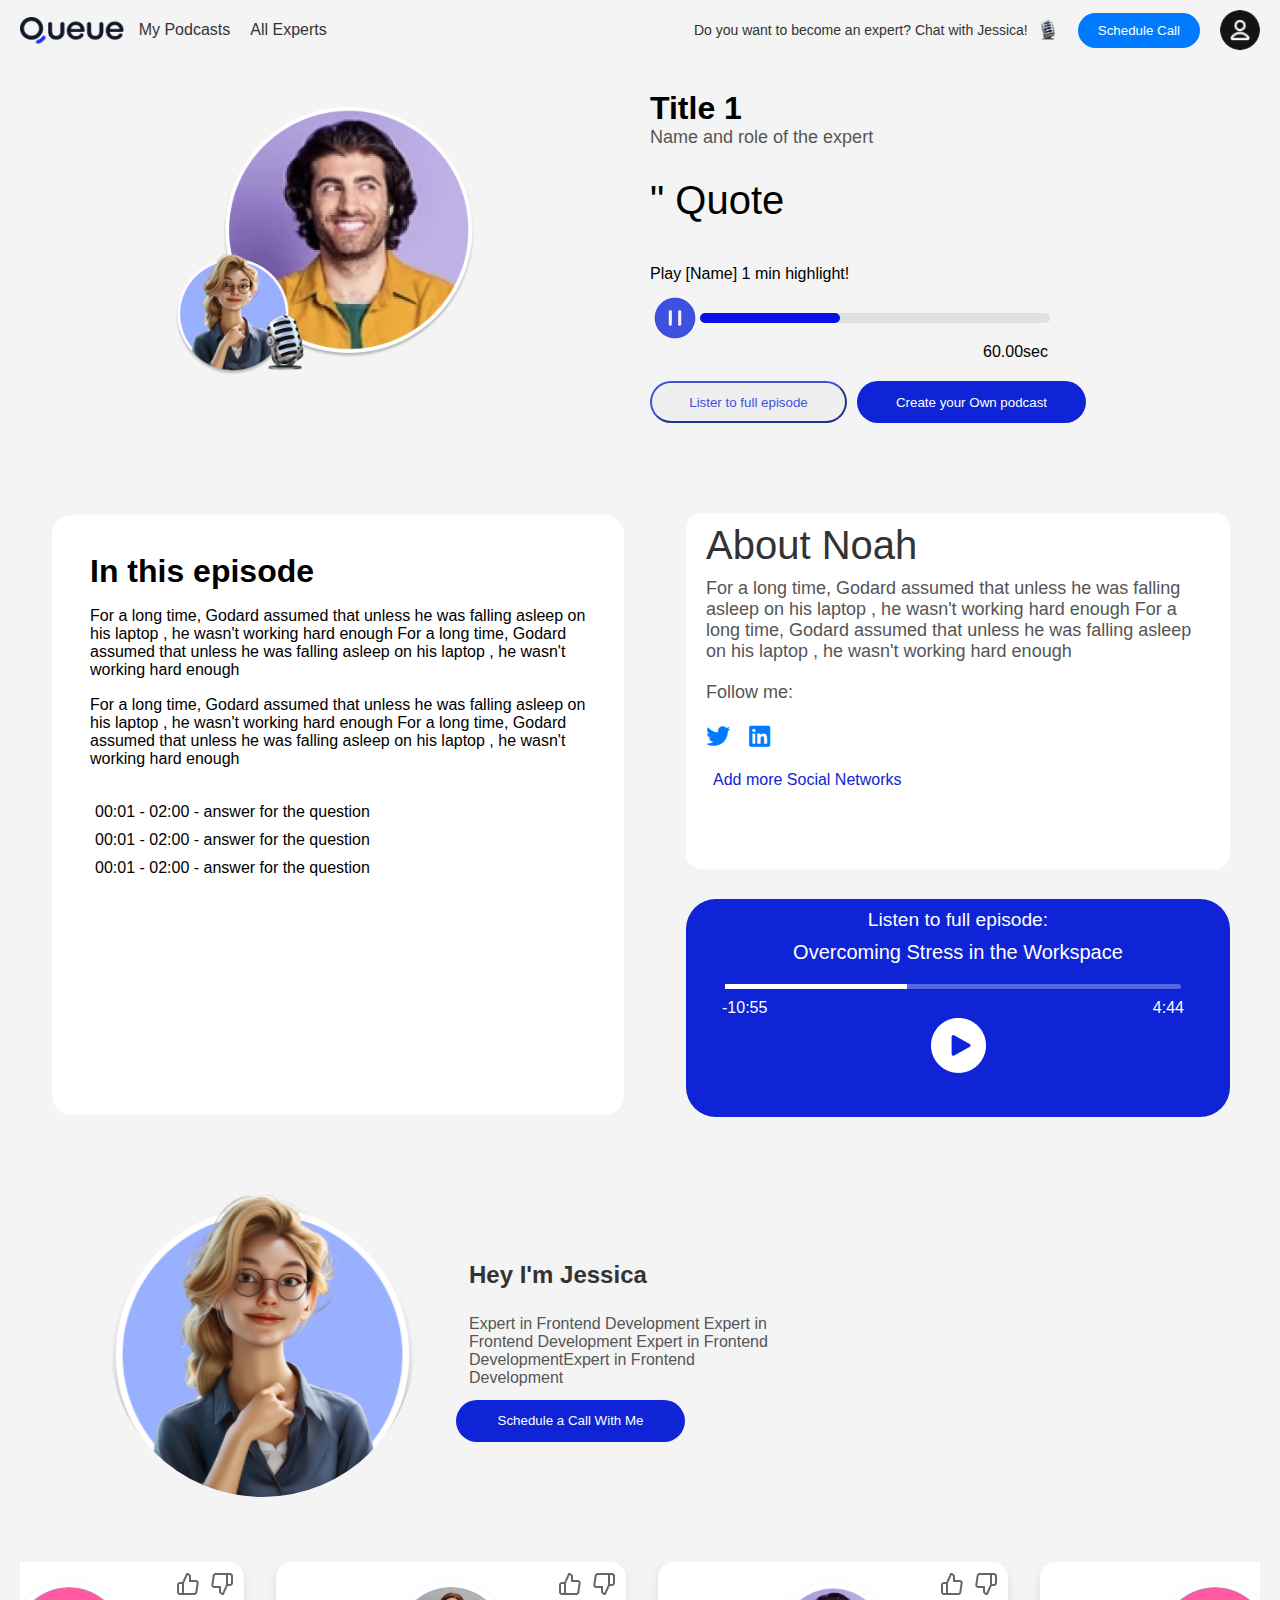
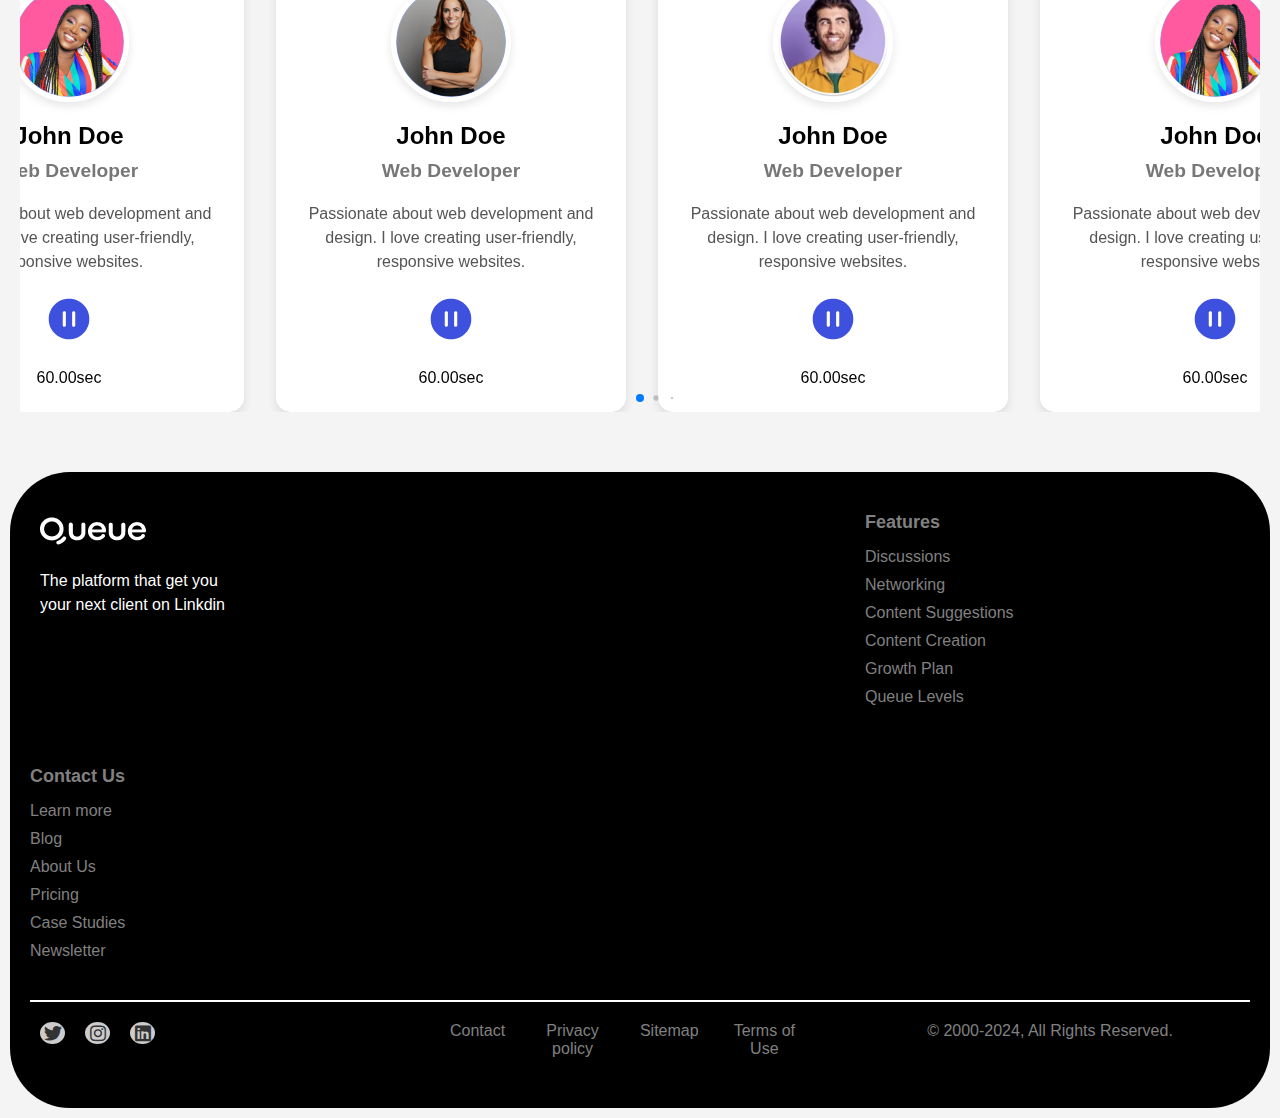
==== commit 572cf9a6: "mobile reponsive fix" ====
--- a/index.html
+++ b/index.html
@@ -15,10 +15,12 @@
             <img src="img/logo.png" alt="Logo" class="logo">
             <span class="nav-item">My Podcasts</span>
             <span class="nav-item">All Experts</span>
+            <img src="img/profile.png" alt="Profile" class="profile-icon-mob">
         </div>
         <div class="nav-right">
             <div class="chat-section">
-                <span>Do you want to become an expert? Chat with Jessica!</span>
+                <span class="ChatExpert">Do you want to become an expert?<span class="chathighlight"> Chat with Jessica!</span></span>
+
                 <img src="img/radio.png" alt="Chat Logo" class="chat-logo">
             </div>
             <button class="schedule-btn">Schedule Call</button>
@@ -28,9 +30,9 @@
     <div class="container">
         <div class="left-part">
             <div class="image-wrapper">
-                <img src="img/userIng.png" alt="Big Image" class="big-image">
-                <img src="img/Badge.png" alt="Small Image" class="small-image">
-                <img src="img/radio.png" alt="Third Image" class="third-image">
+                <img src="img/bothImage.png" alt="Big Image" class="big-image">
+                <!-- <img src="img/Badge.png" alt="Small Image" class="small-image">
+                <img src="img/radio.png" alt="Third Image" class="third-image"> -->
             </div>
         </div>
         <div class="right-part">
@@ -53,7 +55,7 @@
 
             <div class="button-group">
                 <button class="outlined-btn">Lister to full episode</button>
-                <button class="filled-btn">Filled Button</button>
+                <button class="filled-btn">Create your Own podcast</button>
             </div>
         </div>
     </div>
@@ -117,7 +119,7 @@
         <div class="profile-details">
             <h1 class="profile-title">Hey I'm Jessica</h1>
             <p class="profile-description">Expert in Frontend Development Expert in Frontend Development Expert in Frontend DevelopmentExpert in Frontend Development</p>
-            <button class="filled-btn">Schedule a Call With Me</button>
+            <button class="filled-btnCall">Schedule a Call With Me</button>
         </div>
     </div>
 
@@ -201,13 +203,13 @@
            </div>
 
            <!-- Navigation buttons -->
-           <div class="swiper-button-next">
+           <!-- <div class="swiper-button-next">
               <i class="ri-arrow-right-s-line"></i>
            </div>
            
            <div class="swiper-button-prev">
               <i class="ri-arrow-left-s-line"></i>
-           </div>
+           </div> -->
 
            <!-- Pagination -->
            <div class="swiper-pagination"></div>
--- a/styles.css
+++ b/styles.css
@@ -24,7 +24,7 @@
 }
 
 .logo {
-    height: 40px;
+    height: 27px;
     margin-right: 15px;
 }
 
@@ -40,8 +40,13 @@
 }
 
 .nav-right {
+    margin-left:15px;
     display: flex;
     align-items: center;
+}
+
+.profile-icon-mob{
+    display: none;
 }
 
 .schedule-btn {
@@ -112,7 +117,7 @@
 .big-image {
     width: 100%;
     height: auto;
-    border-radius: 50%;
+   
 }
 
 .small-image {
@@ -233,7 +238,12 @@
 }
 
 
+
+
+
 .button-group{
+    gap: 10px;
+    display: flex;
     padding-top: 20px;
 }
 
@@ -247,6 +257,17 @@
 }
 
 .filled-btn {
+    width: 229px;
+    height: 42px;
+    background-color: #0E24D6;
+    color: white;
+    padding: 10px 20px;
+    border: none;
+    border-radius: 40px;
+    cursor: pointer;
+}
+
+.filled-btnCall {
     width: 229px;
     height: 42px;
     background-color: #0E24D6;
@@ -743,24 +764,74 @@
 
 
 @media screen and (max-width: 768px) {
+
+    .button-group{
+        width: 363px;
+        gap: 10px;
+        flex-direction: row-reverse;
+    }
+
+    .profile-title{
+        text-align: center;
+    }
+
+    
+
+
     * {
         margin: 0;
         padding: 0;
         box-sizing: border-box;
     }
 
+    .outlined-btn{
+        font-size: 13px;
+        margin-right: 5px;
+    }
+
+    .filled-btn{
+        align-items: center;
+        font-size: 12px;
+        margin-right: 5px;
+    }
+
+
+
     body {
         font-family: Arial, sans-serif;
         background-color: #f4f4f4;
     }
 
+    .Sec{
+        margin-right: 20px;
+        text-align: right;
+    }
+
+    .progress-barMiddle{
+        margin-right: 15px;
+    }
+    
+
+    .filled-btnCall{
+        margin-left: 52px;
+    }
+
+    .big-image{
+        margin-left: 18px;
+        margin-top: 17px;
+        width: 84%;
+    }
+
+
+
     .navbar {
         flex-direction: column;
-        align-items: flex-start;
+
         padding: 10px;
     }
 
     .nav-left {
+        margin-left: 15px;
         margin-bottom: 10px;
     }
 
@@ -769,14 +840,66 @@
         font-size: 14px;
     }
 
+    .profile-icon{
+        display: none;
+    }
+
+    .profile-icon-mob{
+        margin-left: 14px;
+        display: block;
+    }
+
+    .nav-item{
+        flex-direction: row-reverse;
+    }
+
+    /* Move "My Podcasts" to the second position */
+  .nav-left .nav-item:nth-child(2) {
+    order: 2;
+  }
+
+  /* Move "All Experts" to the first position */
+  .nav-left .nav-item:nth-child(3) {
+    order: 1;
+  }
+
+  .nav-left .profile-icon-mob {
+    order: 3;
+  }
+
+  .audio-playertop {
+    width: 368px;
+  }
+
+  .time-Duration {
+    width: 370px;
+}
+
     .schedule-btn {
+        display: none;
         padding: 8px 16px;
         margin-right: 10px;
     }
 
+    .AboutSocial{
+        display: none;
+    }
+
+    .chathighlight{
+        color: #0E24D6;
+    }
+
     .chat-section {
+        border-radius: 20px;
+        height: 45px;
+        width: 334px;
+        background-color: #F5CACA;
         margin-right: 10px;
         font-size: 12px;
+    }
+
+    .ChatExpert{
+        margin-left: 10px;
     }
 
     .container {
@@ -792,7 +915,8 @@
     }
 
     .right-part {
-        padding-left: 0;
+        width: 100%;
+        padding-left: 5px;
         margin-top: 20px;
     }
 
@@ -810,7 +934,7 @@
     }
 
     .highlight {
-        font-size: 14px;
+        font-size: 13px;
     }
 
     .play-pause-btn {
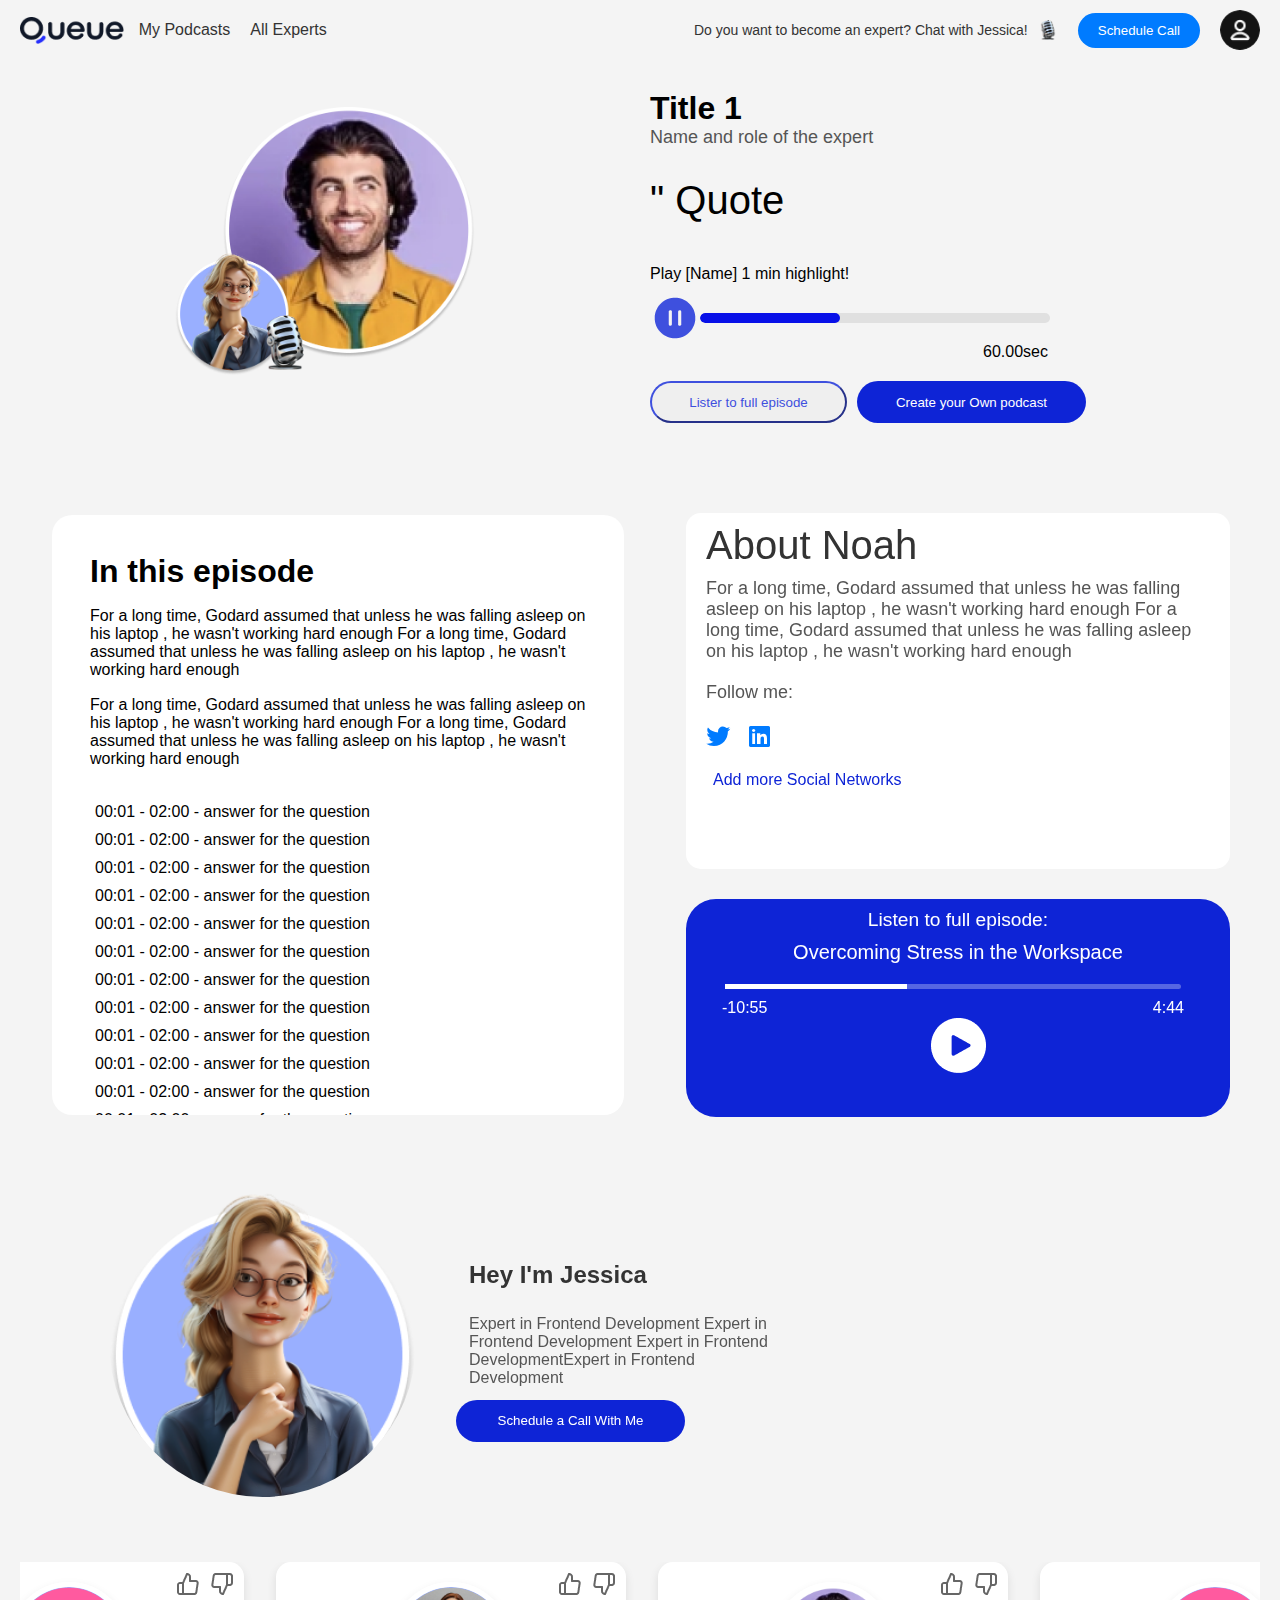
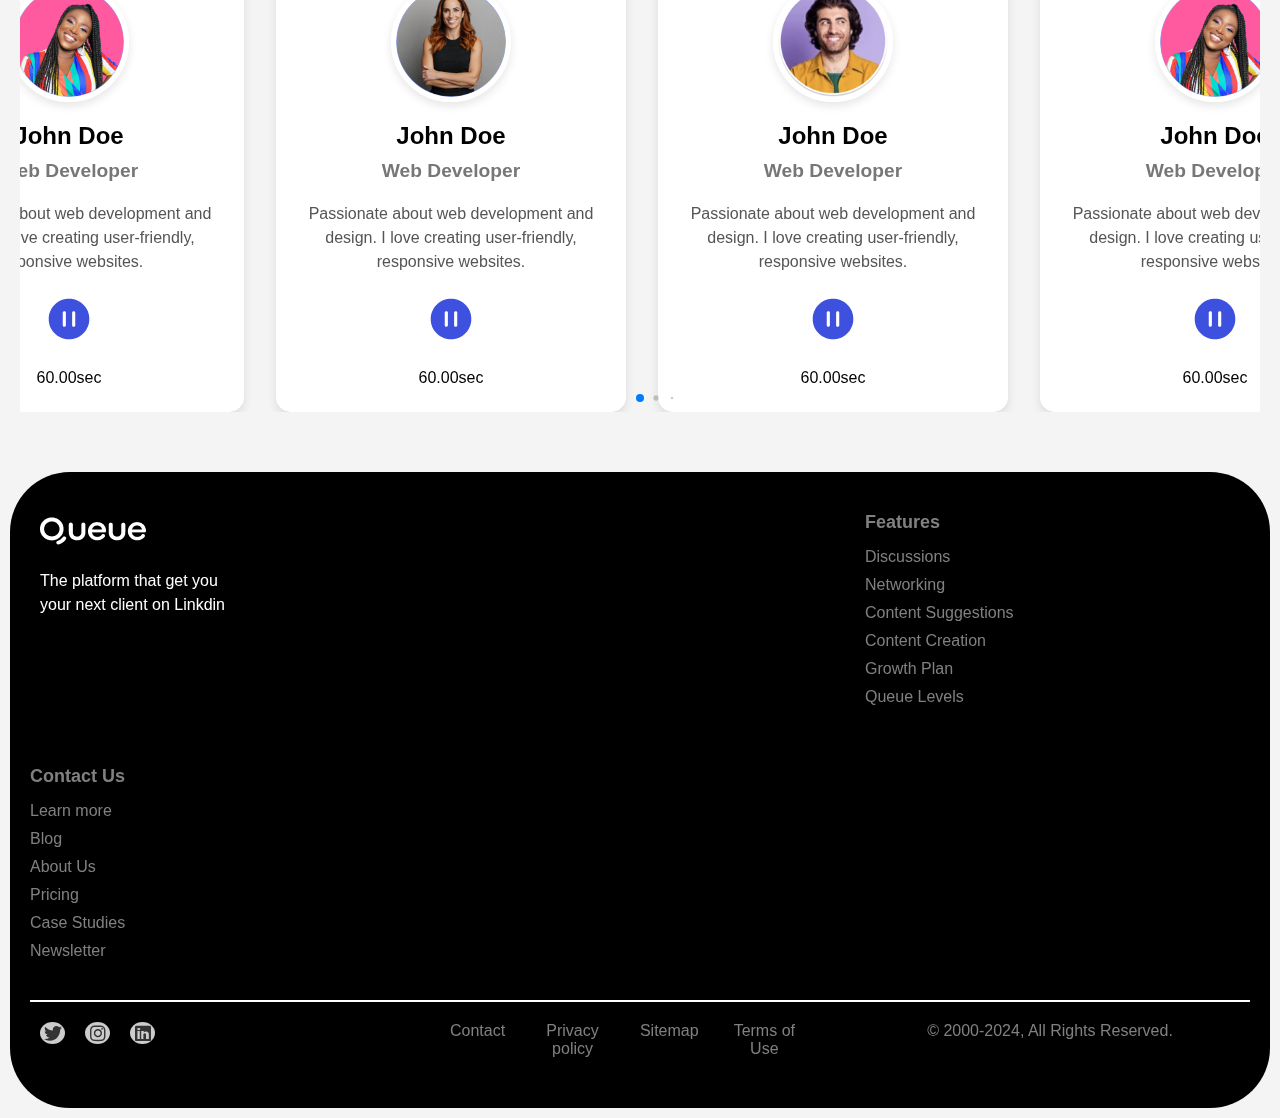
==== commit 860585c3: "voice" ====
--- a/index.html
+++ b/index.html
@@ -43,15 +43,17 @@
 
             <!-- Play/Pause Button and Progress Bar -->
             <div class="audio-playertop">
-                <img src="img/PauseCircle.png" alt="play" class="playPauseBtn">
+                <img src="img/PauseCircle.png" alt="play" class="playPauseBtn" id="playPauseBtn">
                 <div class="progress-barMiddle">
                     <div id="progress" class="progressTop"></div>
                 </div>
-                <!-- <span id="timeElapsed"></span>60.00sec -->
-            </div>
+            </div>
+            <audio id="audioPlayer" src="podcast.mp3"></audio>
             <div class="time-Duration">
-                <p class="Sec">60.00sec</p>
-            </div>
+                <p class="Sec" id="timeRemaining">60.00sec</p>
+            </div>
+            <!-- Play/Pause Button and Progress Bar End -->
+            
 
             <div class="button-group">
                 <button class="outlined-btn">Lister to full episode</button>
@@ -71,6 +73,23 @@
                 <p class="infoTime"> <span>00:01 - 02:00</span> <span> - </span> answer for the question  </p> 
                 <p class="infoTime"> <span>00:01 - 02:00</span> <span> - </span> answer for the question  </p> 
                 <p class="infoTime"> <span>00:01 - 02:00</span> <span> - </span> answer for the question  </p> 
+                <p class="infoTime"> <span>00:01 - 02:00</span> <span> - </span> answer for the question  </p> 
+                <p class="infoTime"> <span>00:01 - 02:00</span> <span> - </span> answer for the question  </p> 
+                <p class="infoTime"> <span>00:01 - 02:00</span> <span> - </span> answer for the question  </p> 
+                <p class="infoTime"> <span>00:01 - 02:00</span> <span> - </span> answer for the question  </p> 
+                <p class="infoTime"> <span>00:01 - 02:00</span> <span> - </span> answer for the question  </p> 
+                <p class="infoTime"> <span>00:01 - 02:00</span> <span> - </span> answer for the question  </p> 
+                <p class="infoTime"> <span>00:01 - 02:00</span> <span> - </span> answer for the question  </p> 
+                <p class="infoTime"> <span>00:01 - 02:00</span> <span> - </span> answer for the question  </p> 
+                <p class="infoTime"> <span>00:01 - 02:00</span> <span> - </span> answer for the question  </p> 
+                <p class="infoTime"> <span>00:01 - 02:00</span> <span> - </span> answer for the question  </p> 
+                <p class="infoTime"> <span>00:01 - 02:00</span> <span> - </span> answer for the question  </p> 
+                <p class="infoTime"> <span>00:01 - 02:00</span> <span> - </span> answer for the question  </p> 
+                <p class="infoTime"> <span>00:01 - 02:00</span> <span> - </span> answer for the question  </p> 
+                <p class="infoTime"> <span>00:01 - 02:00</span> <span> - </span> answer for the question  </p> 
+                <p class="infoTime"> <span>00:01 - 02:00</span> <span> - </span> answer for the question  </p> 
+                <p class="infoTime"> <span>00:01 - 02:00</span> <span> - </span> answer for the question  </p> 
+            
             </div>
         </div>
         
@@ -91,19 +110,19 @@
                 <span class="listen-text">Listen to full episode:</span>
                  <span class="episode-title">Overcoming Stress in the Workspace</span>
     
-    <div class="audio-player">
-        <div class="progress-bar">
-            <div id="progress" class="progress"></div>
-        </div>
-        <div class="time-info">
-            <span class="time-left">-10:55</span>
-            <span class="time-right">4:44</span>
-        </div>
-        <div class="playBtnID">
-            <img src="img/PlayButton.png" alt="play" class="playBtn">
-        </div>
-        
-    </div>
+                 <div class="audio-player">
+                    <div class="progress-bar">
+                        <div id="progress" class="progress"></div>
+                    </div>
+                    <div class="time-info">
+                        <span class="time-left" id="timeRemaining">-10:55</span>
+                        <span class="time-right" id="totalDuration">4:44</span>
+                    </div>
+                    <div class="playBtnID">
+                        <img src="img/PlayButton.png" alt="play" class="playBtn" id="playPauseBtn2">
+                    </div>
+                    <audio id="audioPlayer2" src="podcast2.mp3"></audio>
+                </div>
             </div>
         </div>
     </div>
--- a/styles.css
+++ b/styles.css
@@ -212,6 +212,7 @@
 .progress-barMiddle {
     width: 350px;
     height: 10px;
+    overflow: hidden;
     background-color: #e0e0e0;
     border-radius: 5px;
     position: relative;
@@ -279,6 +280,7 @@
 }
 
 .left-side{
+    overflow: auto;
     margin: 32px;
     padding: 38px;
     height: 600px;
@@ -346,6 +348,8 @@
 }
 
 .progressTop {
+    transition: width 0.1s linear;
+    width: 0%;
     border-radius: 5px;
     width: 40%; /* Example progress */
     height: 100%;
@@ -947,6 +951,7 @@
     }
 
     .left-side {
+        overflow: auto;
         margin: 20px 0;
         padding: 20px;
         height: auto;
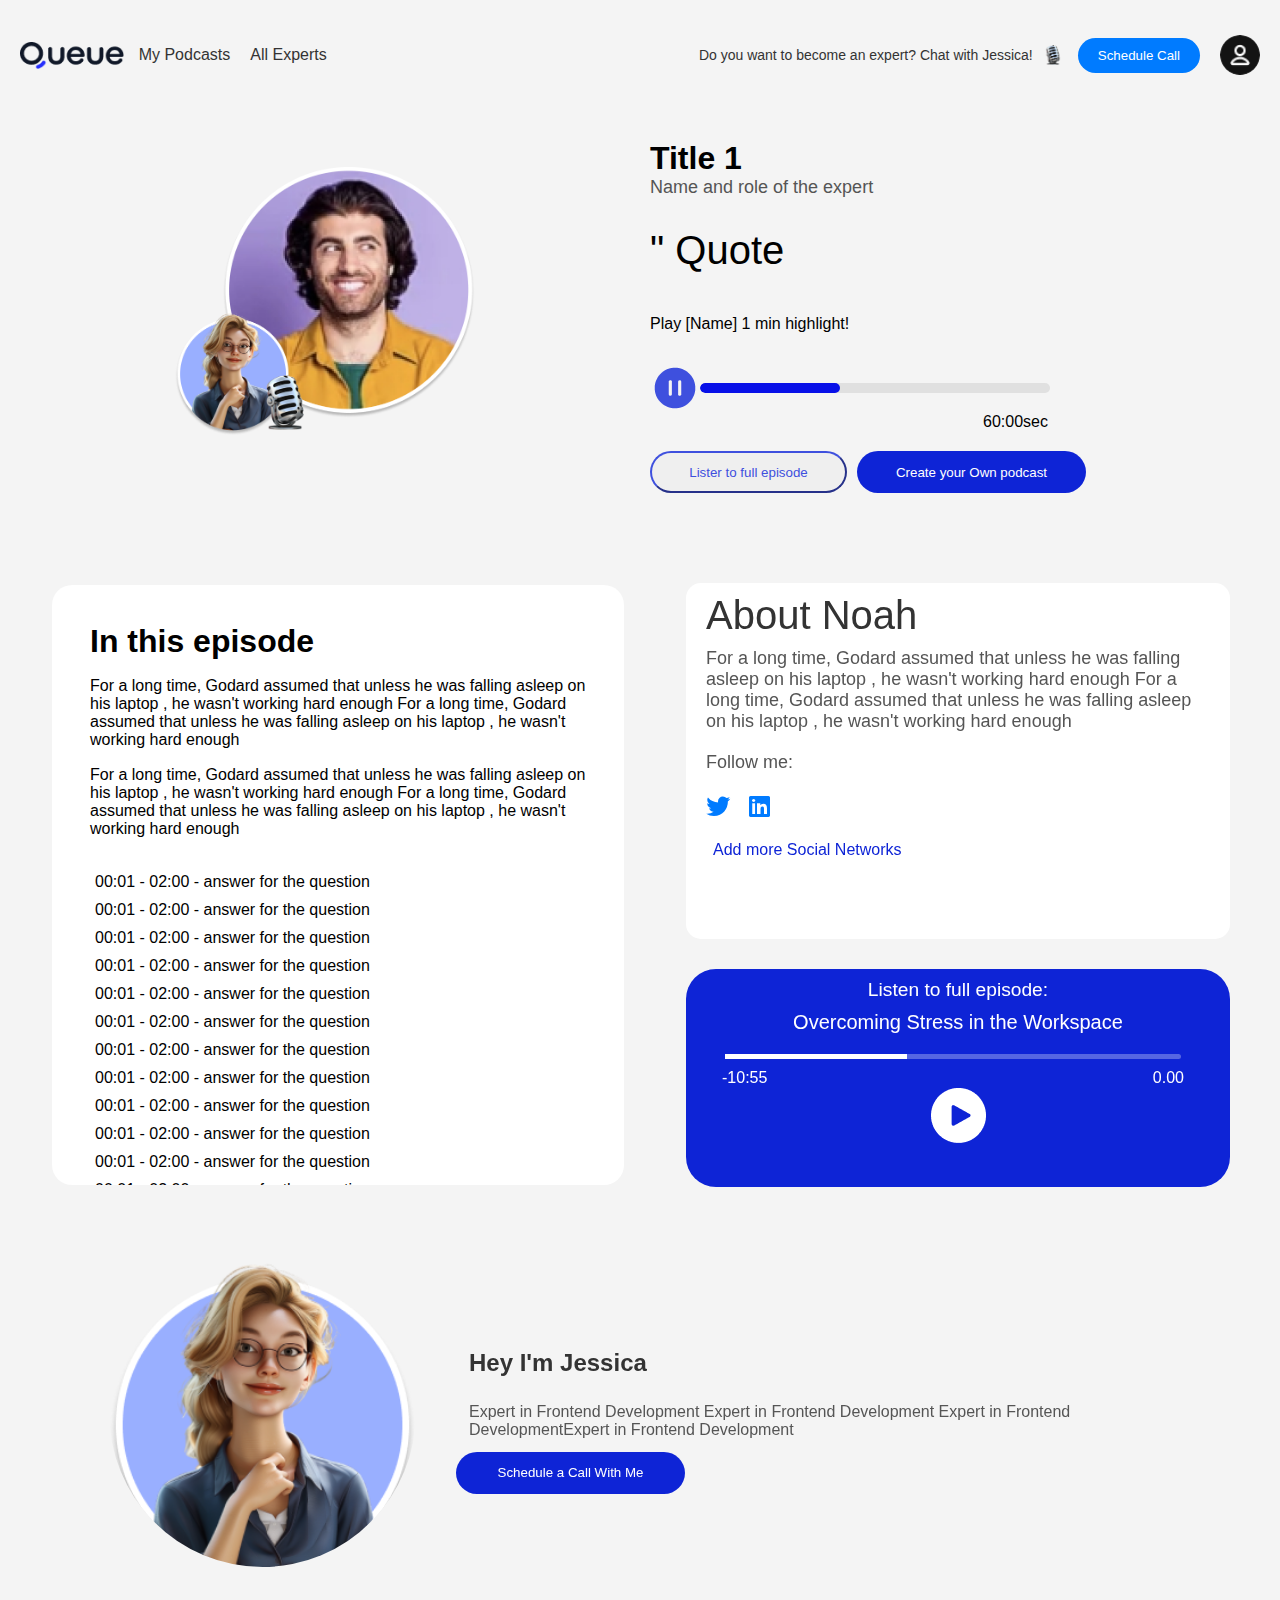
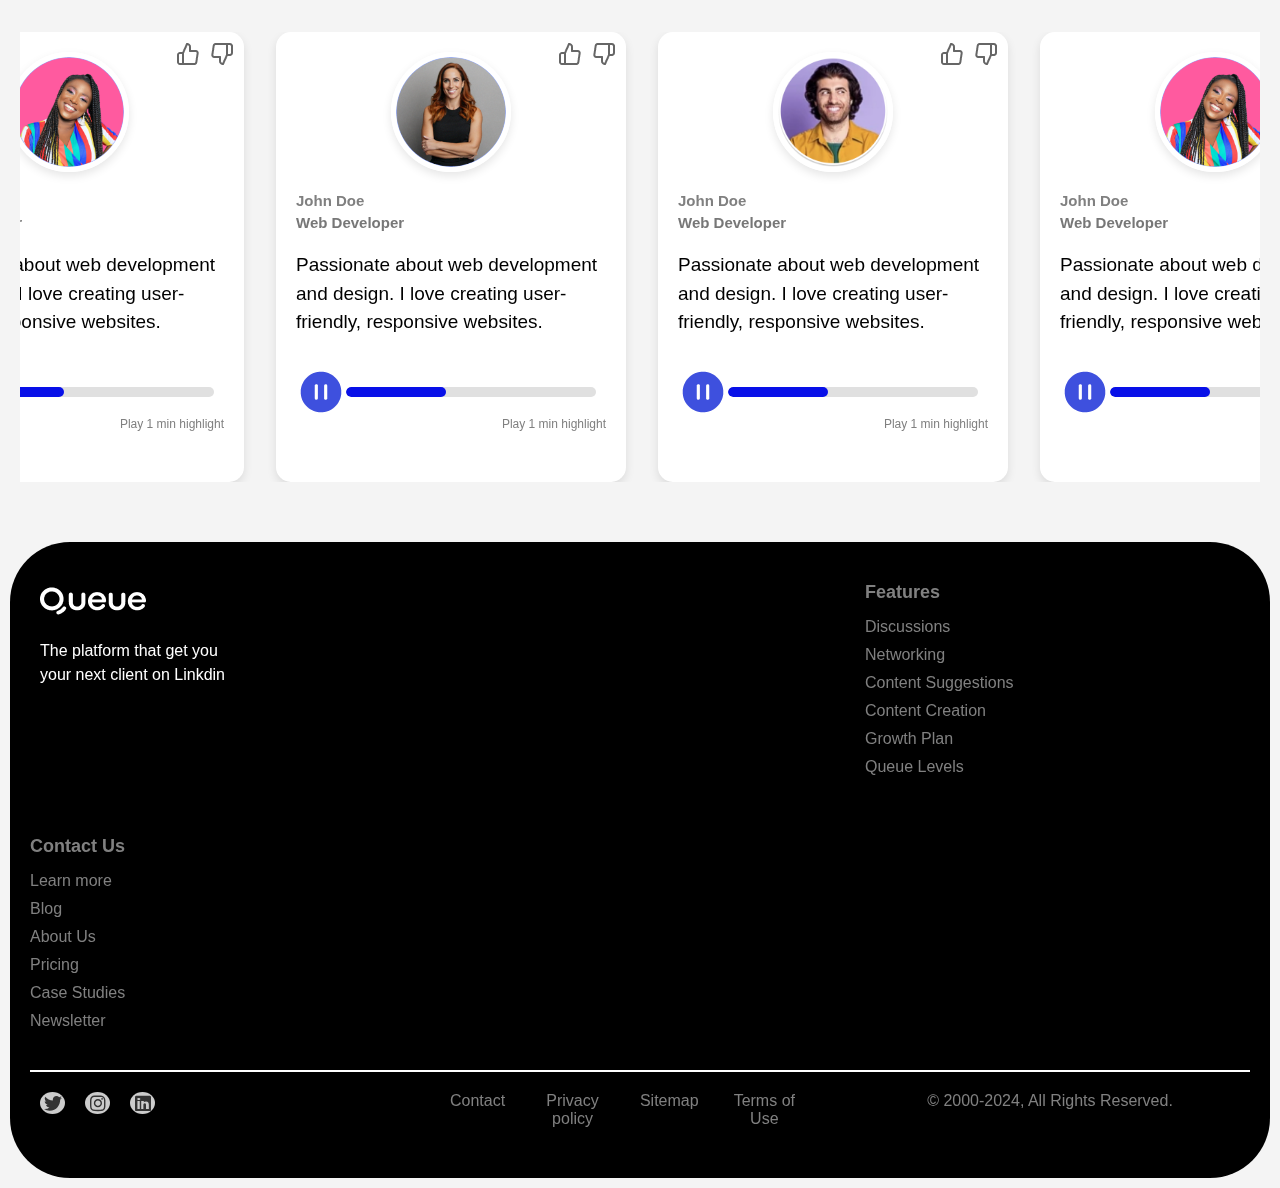
==== commit ed279640: "reponsive and audio change" ====
--- a/index.html
+++ b/index.html
@@ -50,7 +50,7 @@
             </div>
             <audio id="audioPlayer" src="podcast.mp3"></audio>
             <div class="time-Duration">
-                <p class="Sec" id="timeRemaining">60.00sec</p>
+                <p class="Sec" id="timeRemaining">60:00sec</p>
             </div>
             <!-- Play/Pause Button and Progress Bar End -->
             
@@ -89,7 +89,6 @@
                 <p class="infoTime"> <span>00:01 - 02:00</span> <span> - </span> answer for the question  </p> 
                 <p class="infoTime"> <span>00:01 - 02:00</span> <span> - </span> answer for the question  </p> 
                 <p class="infoTime"> <span>00:01 - 02:00</span> <span> - </span> answer for the question  </p> 
-            
             </div>
         </div>
         
@@ -112,14 +111,14 @@
     
                  <div class="audio-player">
                     <div class="progress-bar">
-                        <div id="progress" class="progress"></div>
+                        <div id="Mainprogress" class="progress"></div>
                     </div>
                     <div class="time-info">
-                        <span class="time-left" id="timeRemaining">-10:55</span>
-                        <span class="time-right" id="totalDuration">4:44</span>
+                        <span class="time-left" id="lefttimeRemaining">-10:55</span>
+                        <span class="time-right" id="righttotalDuration">4:44</span>
                     </div>
                     <div class="playBtnID">
-                        <img src="img/PlayButton.png" alt="play" class="playBtn" id="playPauseBtn2">
+                        <img src="img/PlayButton.png" alt="play" class="playBtn" id="playPauseBtnTwo">
                     </div>
                     <audio id="audioPlayer2" src="podcast2.mp3"></audio>
                 </div>
@@ -162,13 +161,16 @@
                   <p class="cart-description">
                       Passionate about web development and design. I love creating user-friendly, responsive websites.
                   </p>
-                  <div class="audio-player">
-                     <img src="img/PauseCircle.png" alt="play" class="playPauseBtn">
-                     <div class="progress-bar">
-                         <div id="progress" class="progress"></div>
-                     </div>
-                     <span id="timeElapsed"></span>60.00sec
-                 </div>
+                  <div class="audio-playertop">
+                    <img src="img/PauseCircle.png" alt="play" class="playPauseBtn" id="playPauseBtn">
+                    <div class="progress-barMiddle">
+                        <div id="progress" class="progressTop"></div>
+                    </div>
+                    <audio id="audioPlayer" src="podcast.mp3"></audio>
+                   </div>
+                <div class="time-DurationSwip">
+                    <p class="Secswip" id="timeRemaining">Play 1 min highlight</p>
+                </div>
                   </div>
                   <div class="cart-item swiper-slide">
                   <div class="cart-icons">
@@ -186,13 +188,16 @@
                   <p class="cart-description">
                    Passionate about web development and design. I love creating user-friendly, responsive websites.
                    </p>
-                  <div class="audio-player">
-                  <img src="img/PauseCircle.png" alt="play" class="playPauseBtn">
-                  <div class="progress-bar">
-                      <div id="progress" class="progress"></div>
-                  </div>
-                  <span id="timeElapsed"></span>60.00sec
-                  </div>
+                   <div class="audio-playertop">
+                    <img src="img/PauseCircle.png" alt="play" class="playPauseBtn" id="playPauseBtn">
+                    <div class="progress-barMiddle">
+                        <div id="progress" class="progressTop"></div>
+                    </div>
+                    <audio id="audioPlayer" src="podcast.mp3"></audio>
+                   </div>
+                <div class="time-DurationSwip">
+                    <p class="Secswip" id="timeRemaining">Play 1 min highlight</p>
+                </div>
                   </div>
                   <div class="cart-item swiper-slide">
                      <div class="cart-icons">
@@ -210,12 +215,16 @@
                      <p class="cart-description">
                       Passionate about web development and design. I love creating user-friendly, responsive websites.
                       </p>
-                     <div class="audio-player">
-                     <img src="img/PauseCircle.png" alt="play" class="playPauseBtn">
-                     <div class="progress-bar">
-                         <div id="progress" class="progress"></div>
-                     </div>
-                     <span id="timeElapsed"></span>60.00sec
+                      <div class="audio-playertop">
+                        <img src="img/PauseCircle.png" alt="play" class="playPauseBtn" id="playPauseBtn">
+                        <div class="progress-barMiddle">
+                            <div id="progress" class="progressTop"></div>
+                        </div>
+                        <audio id="audioPlayer" src="podcast.mp3"></audio>
+                       </div>
+                    <div class="time-DurationSwip">
+                        <p class="Secswip" id="timeRemaining">Play 1 min highlight</p>
+                    </div>
                      </div>
                      </div>
               </div>
@@ -231,7 +240,7 @@
            </div> -->
 
            <!-- Pagination -->
-           <div class="swiper-pagination"></div>
+           <!-- <div class="swiper-pagination"></div> -->
         </div>
      </section>
 
--- a/styles.css
+++ b/styles.css
@@ -18,7 +18,21 @@
     background: transparent;
 }
 
+.Secswip{
+    font-size: 12px;
+    color: gray;
+}
+
+.time-DurationSwip{
+    text-align:right
+}
 .nav-left {
+    display: flex;
+    align-items: center;
+}
+
+.nav-right {
+    margin-left:15px;
     display: flex;
     align-items: center;
 }
@@ -39,11 +53,7 @@
     color: #007bff;
 }
 
-.nav-right {
-    margin-left:15px;
-    display: flex;
-    align-items: center;
-}
+
 
 .profile-icon-mob{
     display: none;
@@ -67,10 +77,12 @@
 .chat-section {
     display: flex;
     align-items: center;
-    margin-right: 20px;
-    font-size: 14px;
+    margin: 20px auto;
+    font-size: 12px;
+    padding: 15px;
     color: #333;
 }
+
 
 .chat-logo {
     height: 20px;
@@ -188,7 +200,7 @@
 .audio-playertop {
     display: flex;
     align-items: center;
-    margin-top: 10px;
+    margin-top: 30px;
 }
 
 .play-pause-btn {
@@ -442,7 +454,7 @@
 
 /* Profile Details */
 .profile-details {
-    width: 350px;
+    width: 100%;
     display: flex;
     flex-direction: column;
     justify-content: center;
@@ -566,22 +578,15 @@
 }
 
 .cart-name {
-    font-size: 1.5rem;
-    margin-bottom: 10px;
-    font-weight: bold;
-}
-
-.cart-profession {
-    font-size: 1.2rem;
-    margin-bottom: 20px;
-    color: #777;
-}
-
-.cart-description {
-    font-size: 1rem;
-    color: #555;
-    line-height: 1.5;
-}
+    font-size: 15px;
+    color: gray;
+    text-align: left;
+    font-size: 15px;
+    margin-bottom: 5px;
+}
+
+
+
 
   
   /* Swiper class */
@@ -689,6 +694,8 @@
     font-size: 24px;
     transition: color 0.3s;
 }
+
+
 
 
 
@@ -765,22 +772,15 @@
     transition: background-color 0.3s ease; /* Smooth transition on hover */
 }
 
+.ChatExpert {
+    font-size: 14px;
+    color: #333;
+    margin-left: 10px;
+}
+
 
 
 @media screen and (max-width: 768px) {
-
-    .button-group{
-        width: 363px;
-        gap: 10px;
-        flex-direction: row-reverse;
-    }
-
-    .profile-title{
-        text-align: center;
-    }
-
-    
-
 
     * {
         margin: 0;
@@ -788,12 +788,46 @@
         box-sizing: border-box;
     }
 
+    .navbar {
+        flex-direction: column; 
+        padding: 10px;
+    }
+
+    .nav-left {
+        margin-left: 15px;
+        margin-bottom: 10px;
+    }
+    
+    .nav-right {
+        width: 100%;
+        justify-content: space-between;
+    }
+
+
+
+    .button-group{
+        width: 100%;
+        gap: 10px;
+        flex-direction: row-reverse;
+    }
+
+    .profile-title{
+        text-align: center;
+    }
+
+    
+
+
+   
+
     .outlined-btn{
+        width: 100%;
         font-size: 13px;
         margin-right: 5px;
     }
 
     .filled-btn{
+        width: 100%;
         align-items: center;
         font-size: 12px;
         margin-right: 5px;
@@ -812,12 +846,15 @@
     }
 
     .progress-barMiddle{
+        width: 90%;
         margin-right: 15px;
     }
     
 
     .filled-btnCall{
-        margin-left: 52px;
+        width: 90%;
+        margin-left: 5%;
+        padding: 10px;
     }
 
     .big-image{
@@ -826,18 +863,18 @@
         width: 84%;
     }
 
-
-
-    .navbar {
-        flex-direction: column;
-
-        padding: 10px;
-    }
-
-    .nav-left {
-        margin-left: 15px;
-        margin-bottom: 10px;
-    }
+    .profile-image-container{
+        width: 80%; /* Example: Set width to 80% for tablets */
+        margin: 0 auto;
+    }
+
+    .profile-details {
+        width: 90%; /* Adjust width for tablets */
+    }
+
+
+
+    
 
     .nav-item {
         margin-right: 10px;
@@ -872,11 +909,11 @@
   }
 
   .audio-playertop {
-    width: 368px;
+    width: 100%;
   }
 
   .time-Duration {
-    width: 370px;
+    width: 100%;
 }
 
     .schedule-btn {
@@ -896,9 +933,10 @@
     .chat-section {
         border-radius: 20px;
         height: 45px;
-        width: 334px;
+        width: 90%;
+        padding: 10px;
         background-color: #F5CACA;
-        margin-right: 10px;
+        margin: 15px auto;
         font-size: 12px;
     }
 
@@ -1005,17 +1043,11 @@
         height: 100px;
     }
 
-    .cart-name {
-        font-size: 1.2rem;
-    }
-
-    .cart-profession {
-        font-size: 1rem;
-    }
-
-    .cart-description {
-        font-size: 0.9rem;
-    }
+    
+
+    
+
+    
 
     .footer-container {
         flex-direction: column;
@@ -1149,18 +1181,11 @@
         border-width: 4px; /* Adjust border width */
     }
 
-    .cart-name {
-        font-size: 1.2rem; /* Adjust font size for mobile */
-    }
-
-    .cart-profession {
-        font-size: 1rem; /* Adjust font size */
-    }
-
-    .cart-description {
-        font-size: 0.9rem; /* Adjust font size */
-        line-height: 1.4; /* Adjust line height */
-    }
+    
+
+    
+
+    
 
     .swiper-button-prev,
     .swiper-button-next {
@@ -1229,21 +1254,19 @@
     object-fit: cover;
 }
 
-.cart-name {
-    font-size: 1.5rem;
-    margin-bottom: 10px;
-    font-weight: bold;
-}
+
 
 .cart-profession {
-    font-size: 1.2rem;
+    font-size: 15px;
+    text-align: left;
     margin-bottom: 20px;
     color: #777;
 }
 
 .cart-description {
-    font-size: 1rem;
-    color: #555;
+    text-align: left;
+    font-size: 19px;
+    color: #000000;
     line-height: 1.5;
 }
 
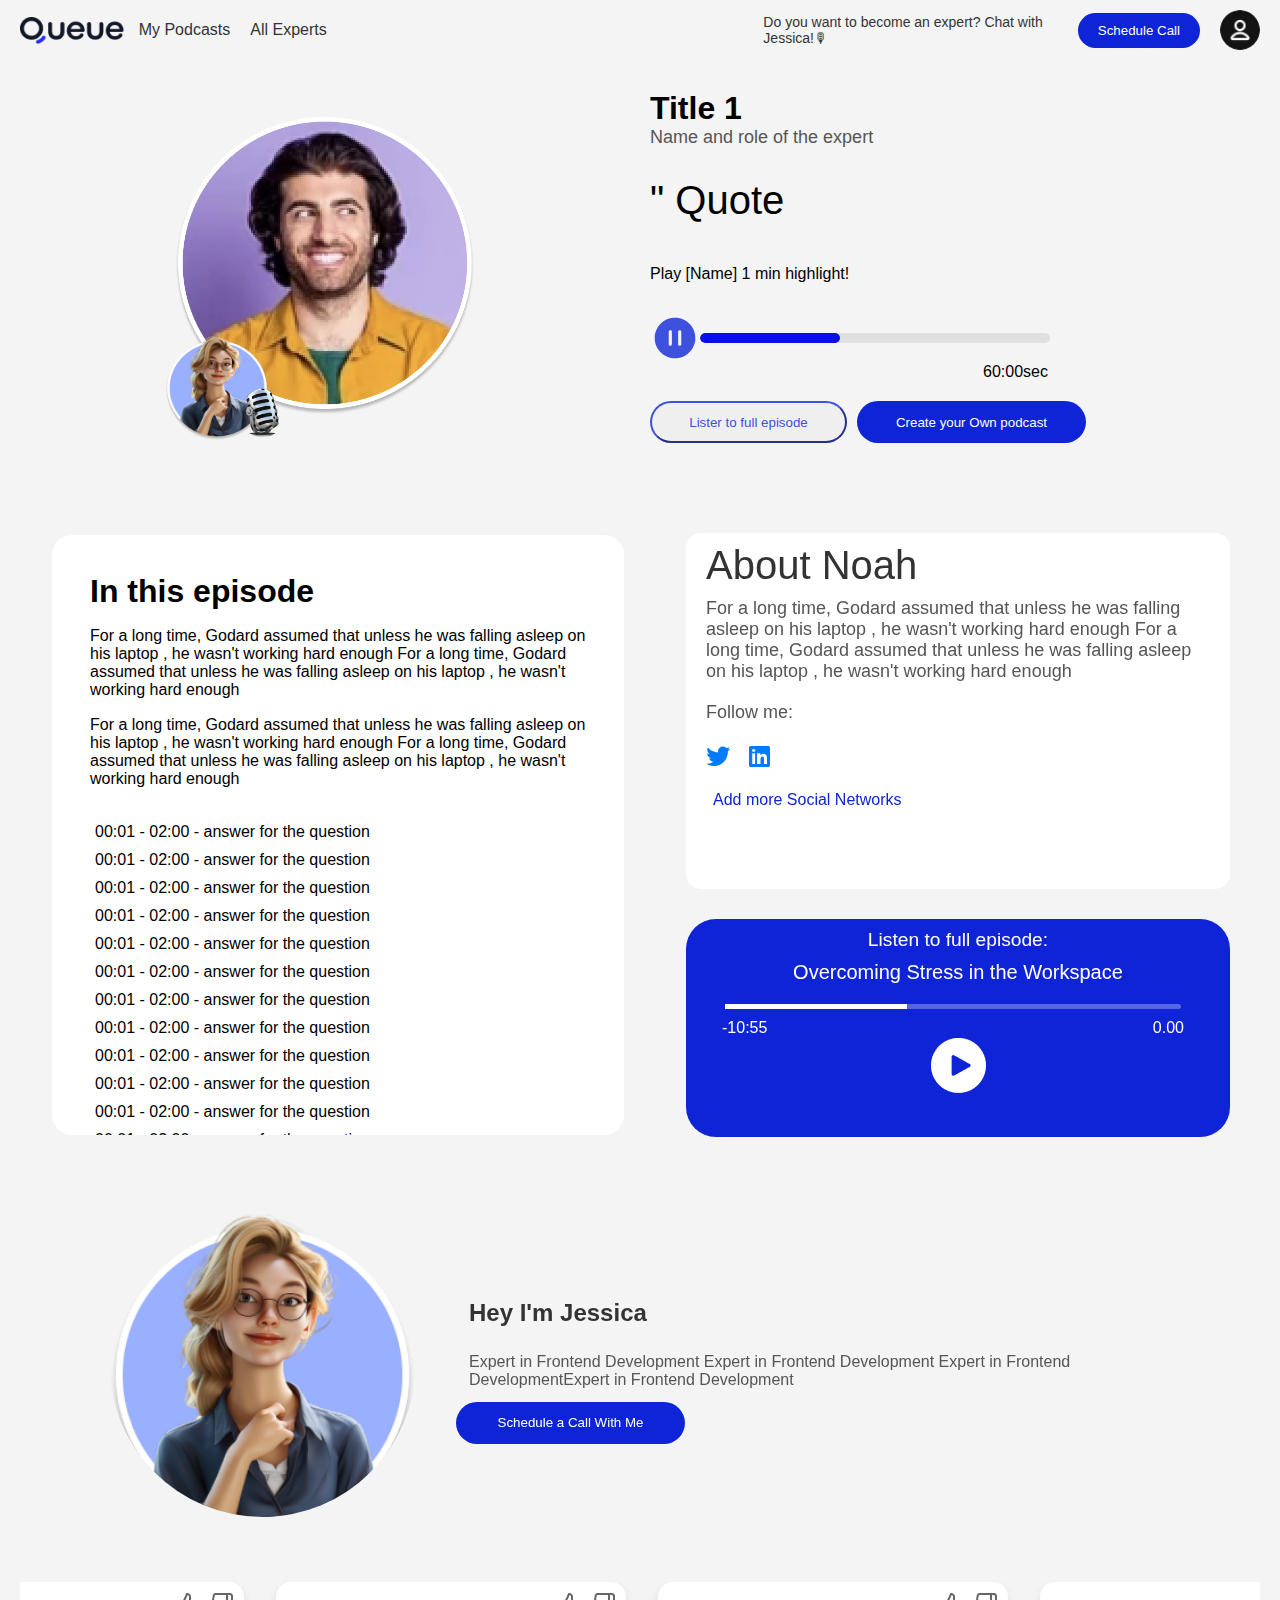
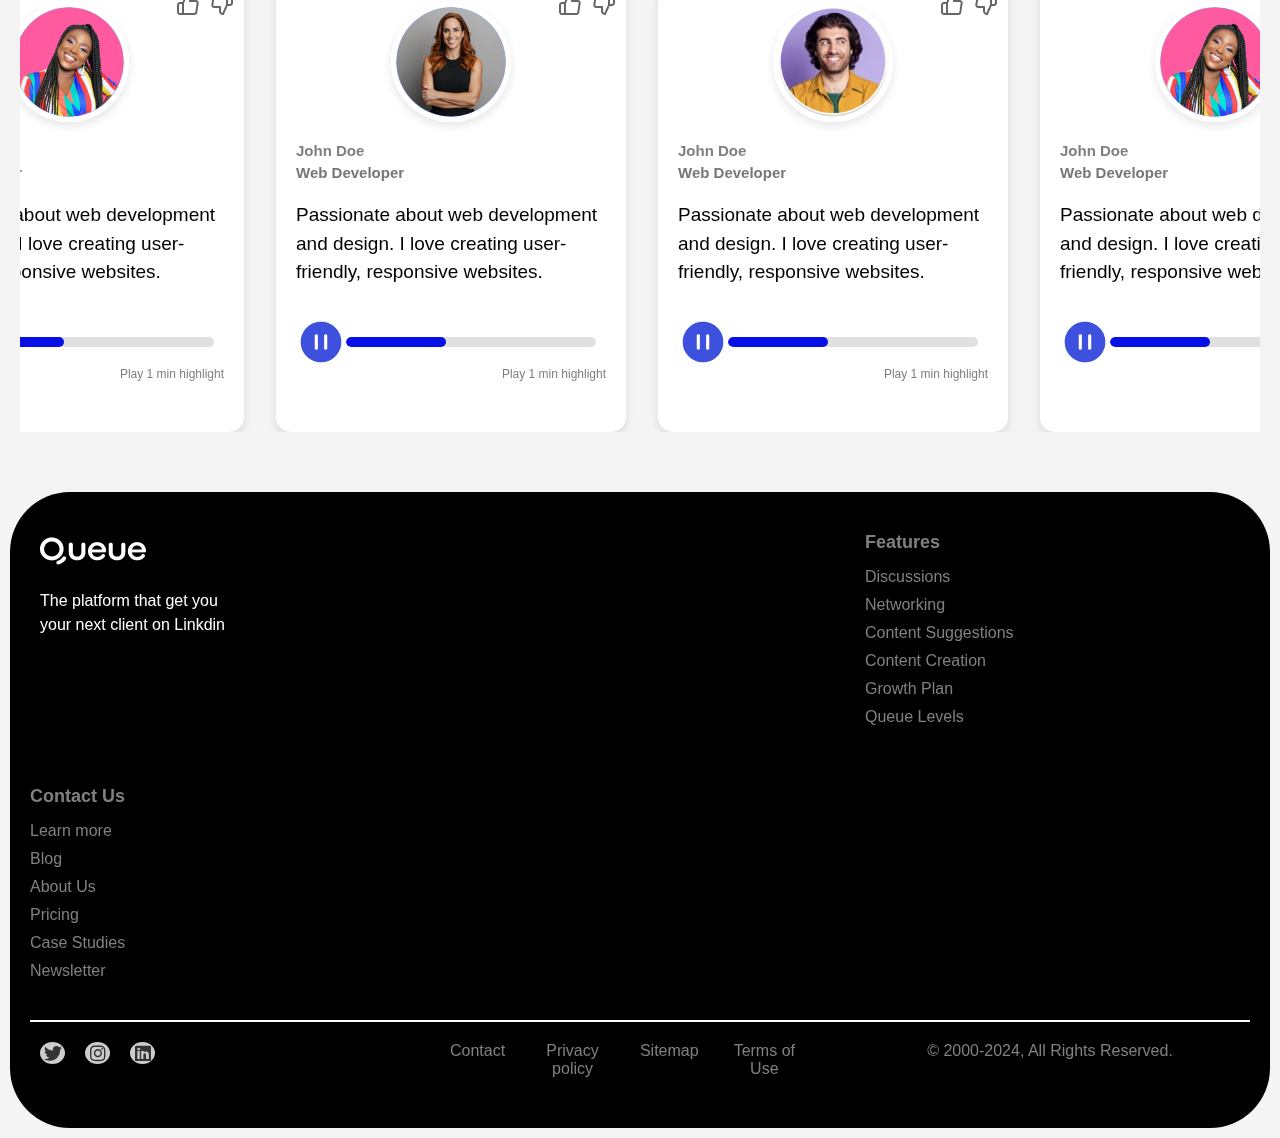
==== commit 5c1f4944: "repushing" ====
--- a/index.html
+++ b/index.html
@@ -7,32 +7,38 @@
     <link rel="stylesheet" href="styles.css">
     <link rel="stylesheet" href="swiper-bundle.min.css">
     <link href="https://cdnjs.cloudflare.com/ajax/libs/font-awesome/5.15.4/css/all.min.css" rel="stylesheet">
-
 </head>
 <body>
     <nav class="navbar">
-        <div class="nav-left">
+
+        <div class="nav-top">
             <img src="img/logo.png" alt="Logo" class="logo">
             <span class="nav-item">My Podcasts</span>
             <span class="nav-item">All Experts</span>
             <img src="img/profile.png" alt="Profile" class="profile-icon-mob">
-        </div>
-        <div class="nav-right">
-            <div class="chat-section">
-                <span class="ChatExpert">Do you want to become an expert?<span class="chathighlight"> Chat with Jessica!</span></span>
-
-                <img src="img/radio.png" alt="Chat Logo" class="chat-logo">
-            </div>
+
+        </div>
+        <div class="nav-middle">
+                <span class="ChatExpert">Do you want to become an expert?<span class="chathighlight"> Chat with Jessica!🎙</span></span>
+        </div>
+
+        <div class="nav-bottom">
+            <span class="ChatExpert">Do you want to become an expert?<span class="chathighlight"> Chat  with <br> Jessica!🎙</span></span>
             <button class="schedule-btn">Schedule Call</button>
             <img src="img/profile.png" alt="Profile" class="profile-icon">
         </div>
+        
     </nav>
+
+    
+
+
     <div class="container">
         <div class="left-part">
             <div class="image-wrapper">
-                <img src="img/bothImage.png" alt="Big Image" class="big-image">
-                <!-- <img src="img/Badge.png" alt="Small Image" class="small-image">
-                <img src="img/radio.png" alt="Third Image" class="third-image"> -->
+                <img src="img/userIng.png" alt="Big Image" class="big-image">
+                <img src="img/Badge.png" alt="Small Image" class="small-image">
+                <img src="img/radio.png" alt="Third Image" class="third-image">
             </div>
         </div>
         <div class="right-part">
--- a/styles.css
+++ b/styles.css
@@ -11,6 +11,7 @@
 
 .navbar {
     display: flex;
+    flex-direction: row;
     justify-content: space-between;
     align-items: center;
     background-color: #ffffff;
@@ -18,6 +19,35 @@
     background: transparent;
 }
 
+
+.schedule-btn-MOB{
+    display: none;
+}
+
+.nav-top, .nav-middle, .nav-bottom {
+    width: 100%;
+    display: flex;
+    justify-content: space-between;
+    align-items: center;
+  }
+
+.nav-top{
+    justify-content: flex-start;
+}
+  
+
+  .nav-bottom {
+    justify-content: flex-end; /* Aligns .nav-bottom to the right side */
+  }
+
+  .nav-middle{
+    display: none;
+  }
+
+  
+
+
+
 .Secswip{
     font-size: 12px;
     color: gray;
@@ -49,6 +79,13 @@
     cursor: pointer;
 }
 
+.ChatExpert {
+    padding-right: 35px;
+    font-size: 14px;
+    color: #333;
+    margin-left: 10px;
+}
+
 .nav-item:hover {
     color: #007bff;
 }
@@ -60,7 +97,7 @@
 }
 
 .schedule-btn {
-    background-color: #007bff;
+    background-color: #0E24D6;
     color: white;
     padding: 10px 20px;
     border: none;
@@ -790,17 +827,41 @@
 
     .navbar {
         flex-direction: column; 
-        padding: 10px;
-    }
+        align-items: flex-start;
+    }
+
+    .nav-top, .nav-bottom {
+         /* Bring nav-top and nav-bottom together */
+        flex-direction: row;
+        justify-content: space-between;
+        width: 100%;
+      }
 
     .nav-left {
         margin-left: 15px;
         margin-bottom: 10px;
     }
     
+    .nav-middle {
+        justify-content: center !important;
+        height: 40px;
+        background-color: #F5CACA;
+        display: flex;
+        text-align: left;
+        order: 2; /* Place nav-middle in a separate row */
+        width: 100%;
+        margin-top: 10px; /* Optional: Add some spacing if needed */
+        border-radius: 20px;
+      }
+
     .nav-right {
         width: 100%;
         justify-content: space-between;
+    }
+
+
+    .nav-bottom{
+display: none;
     }
 
 
@@ -881,9 +942,9 @@
         font-size: 14px;
     }
 
-    .profile-icon{
+    /* .profile-icon{
         display: none;
-    }
+    } */
 
     .profile-icon-mob{
         margin-left: 14px;
@@ -916,11 +977,20 @@
     width: 100%;
 }
 
-    .schedule-btn {
-        display: none;
-        padding: 8px 16px;
-        margin-right: 10px;
-    }
+.schedule-btn-MOB {
+    display: block;
+    background-color: #007bff;
+    color: white;
+    padding: 10px 20px;
+    border: none;
+    border-radius: 30px;
+    cursor: pointer;
+    margin-right: 20px;
+}
+
+.schedule-btn-MOB:hover {
+    background-color: #0056b3;
+}
 
     .AboutSocial{
         display: none;
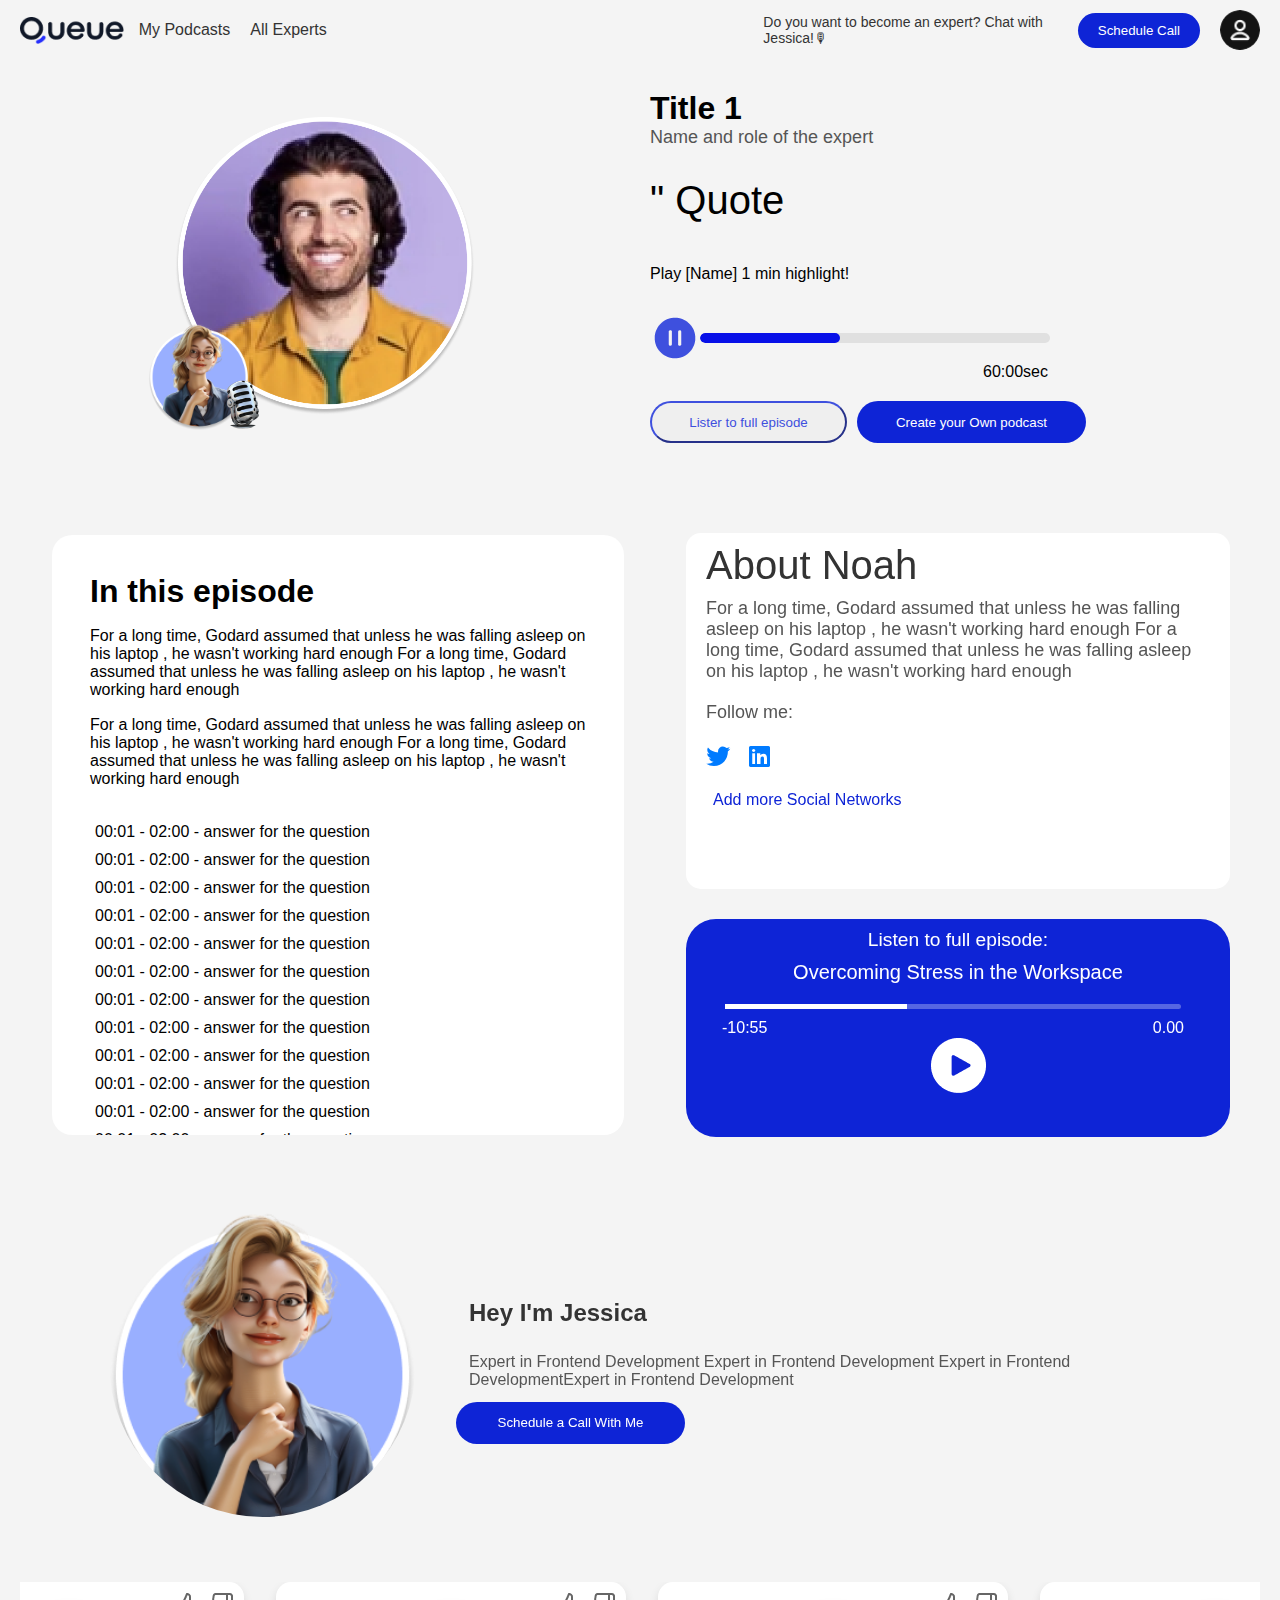
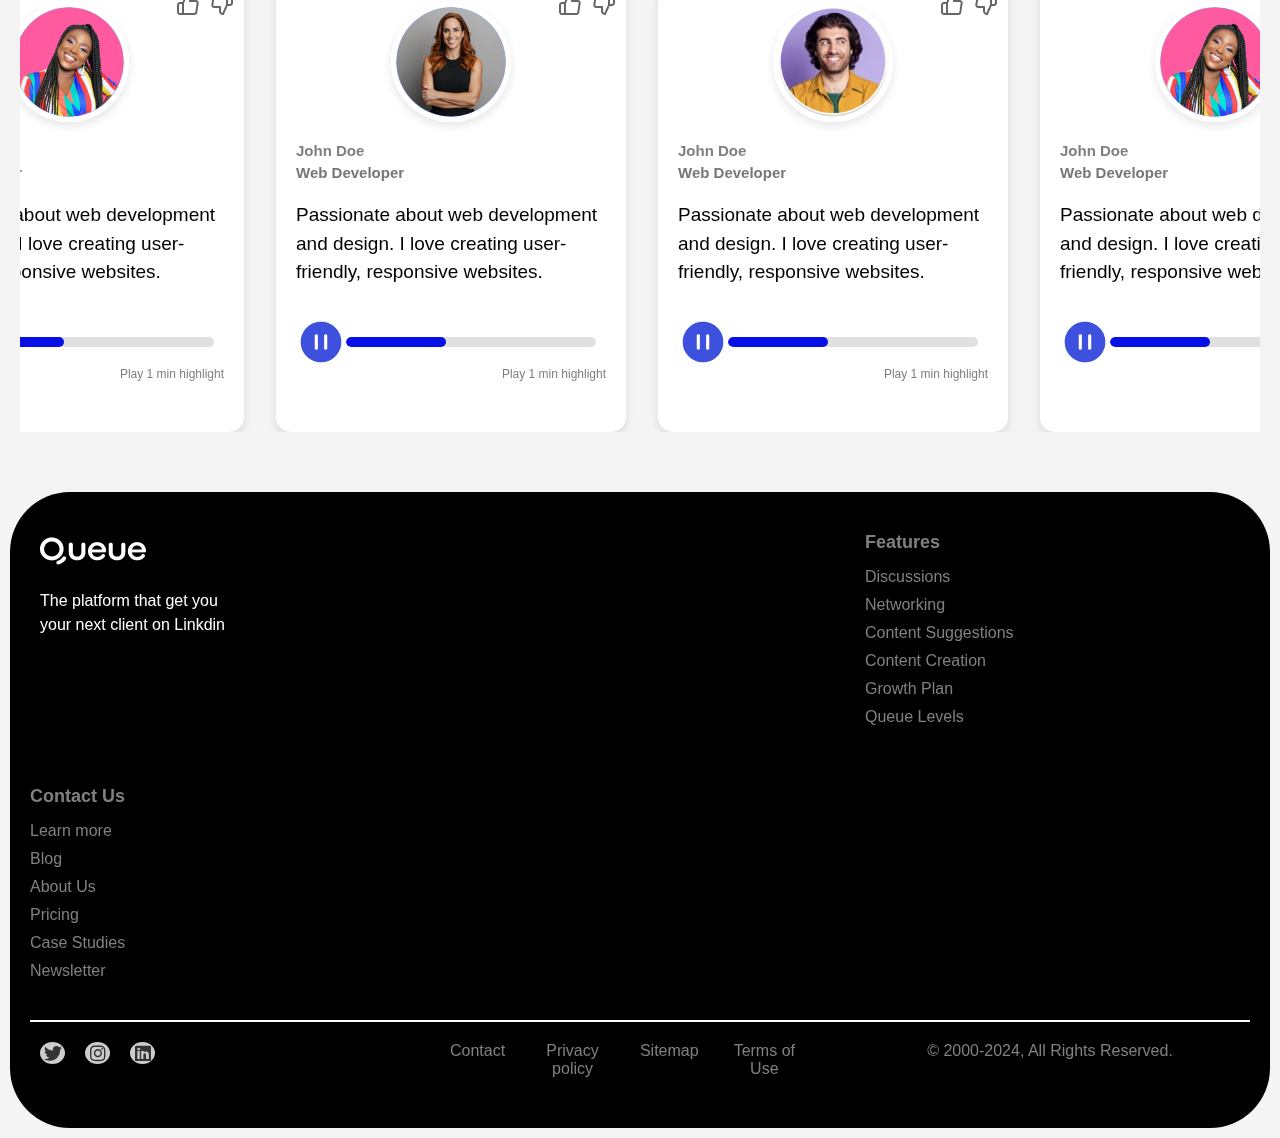
==== commit d1fd5317: "refactoring images" ====
--- a/index.html
+++ b/index.html
@@ -30,7 +30,6 @@
         
     </nav>
 
-    
 
 
     <div class="container">
--- a/styles.css
+++ b/styles.css
@@ -170,21 +170,21 @@
 }
 
 .small-image {
-    width: 104px;
-    height: 114px;
+    position: absolute;
+    top: 66%;
+    left: -9%;
+    width: 34%;
+    height: 116px;
     border-radius: 50%;
-    position: absolute;
-    top: 210px;  /* Adjust as needed */
-    right: 206px; /* Adjust as needed */
 }
 
 .third-image {
-    width: 49px;
+    width: 48px;
     height: 49px;
     border-radius: 50%;
     position: absolute;
-    top: 271px;
-    left: 63px;
+    top: 263px;
+    left: 44px;
 }
 
 /* Right Part with Text Content */
@@ -819,6 +819,18 @@
 
 @media screen and (max-width: 768px) {
 
+
+    .small-image {
+        top: 66%;
+        left: 2%;
+        width: 31%;
+    }
+
+    .third-image{
+        top: 89%;
+        left: 23%;
+    }
+
     * {
         margin: 0;
         padding: 0;
@@ -1022,8 +1034,8 @@
     
 
     .image-wrapper {
-        width: 100%;
-        height: auto;
+        position: relative;
+        display: inline-block;
     }
 
     .right-part {
@@ -1375,4 +1387,16 @@
 
 
 
-
+  @media only screen and (max-width: 480px) {
+    .small-image {
+        left: 4%;
+        width: 32%; /* Adjust size accordingly */
+    }
+
+    .third-image{
+        left: 25%;
+        width: 15%;
+    }
+    }
+
+
